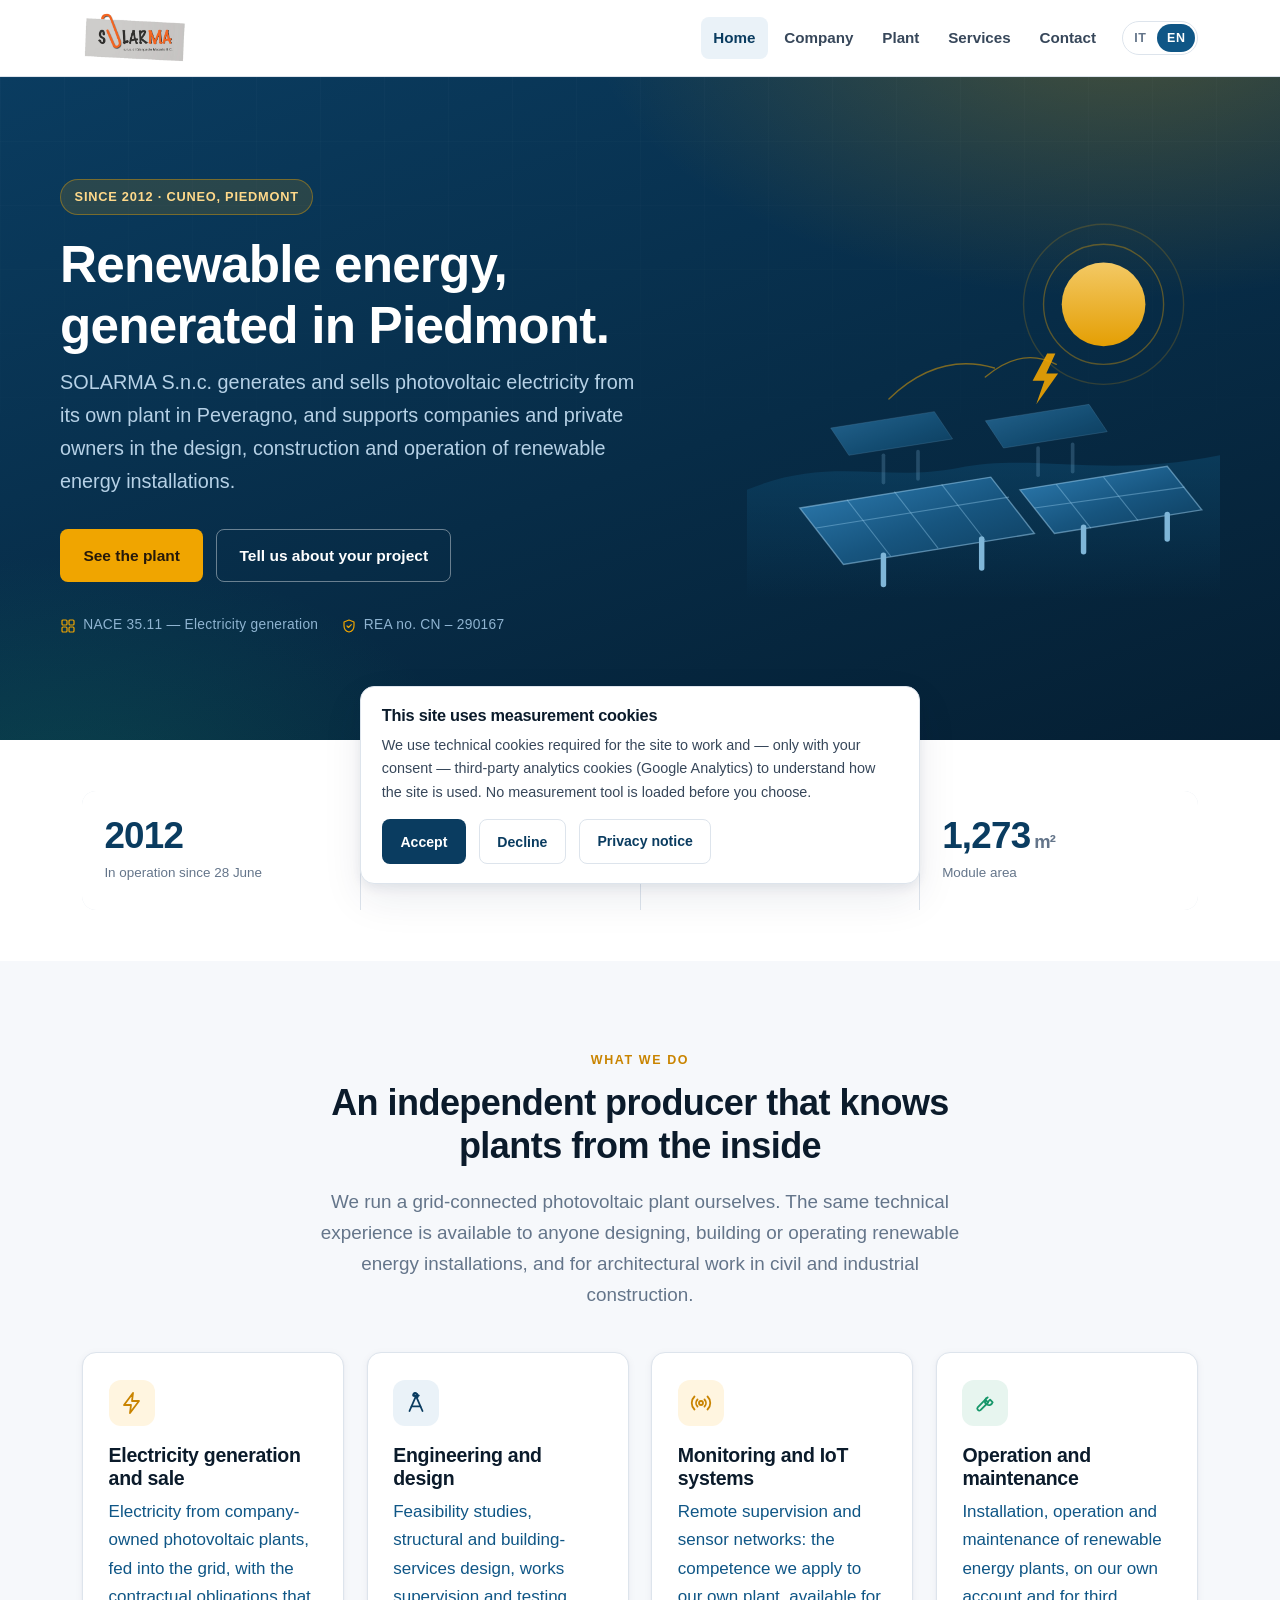
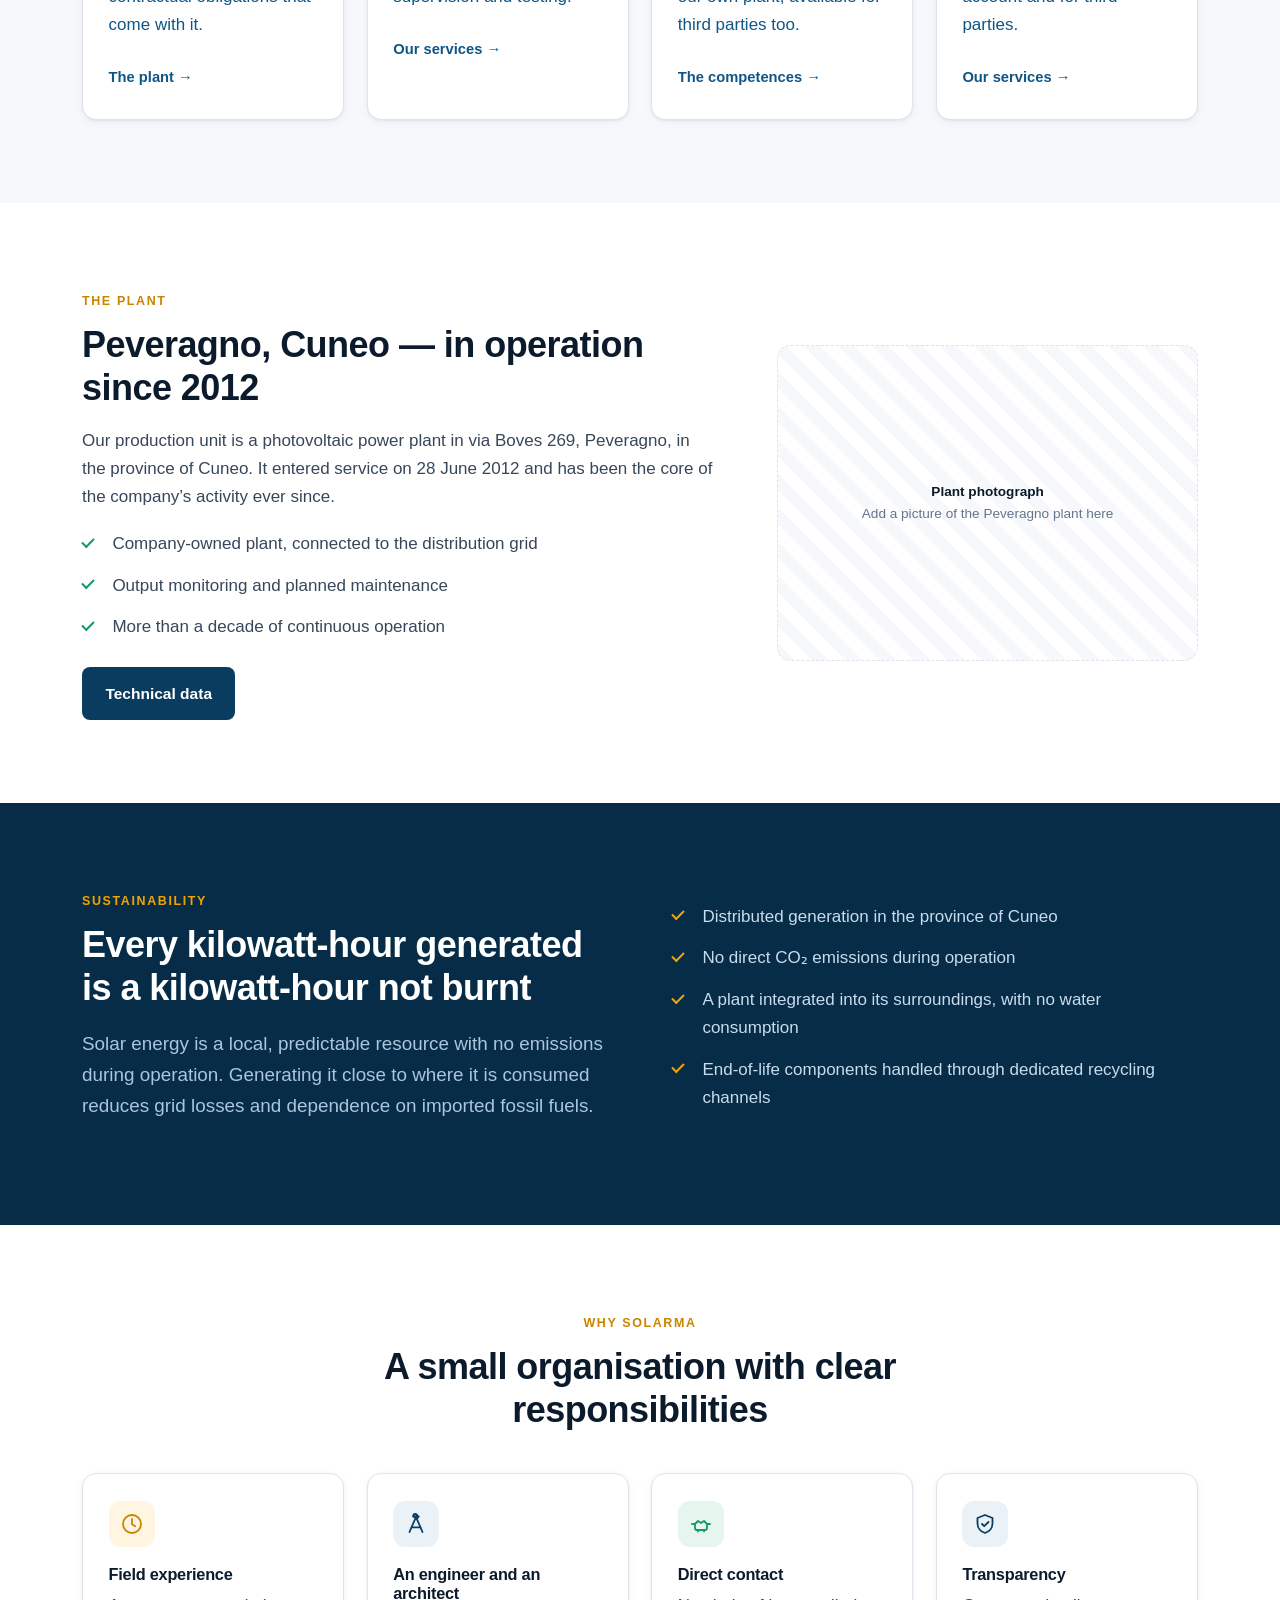
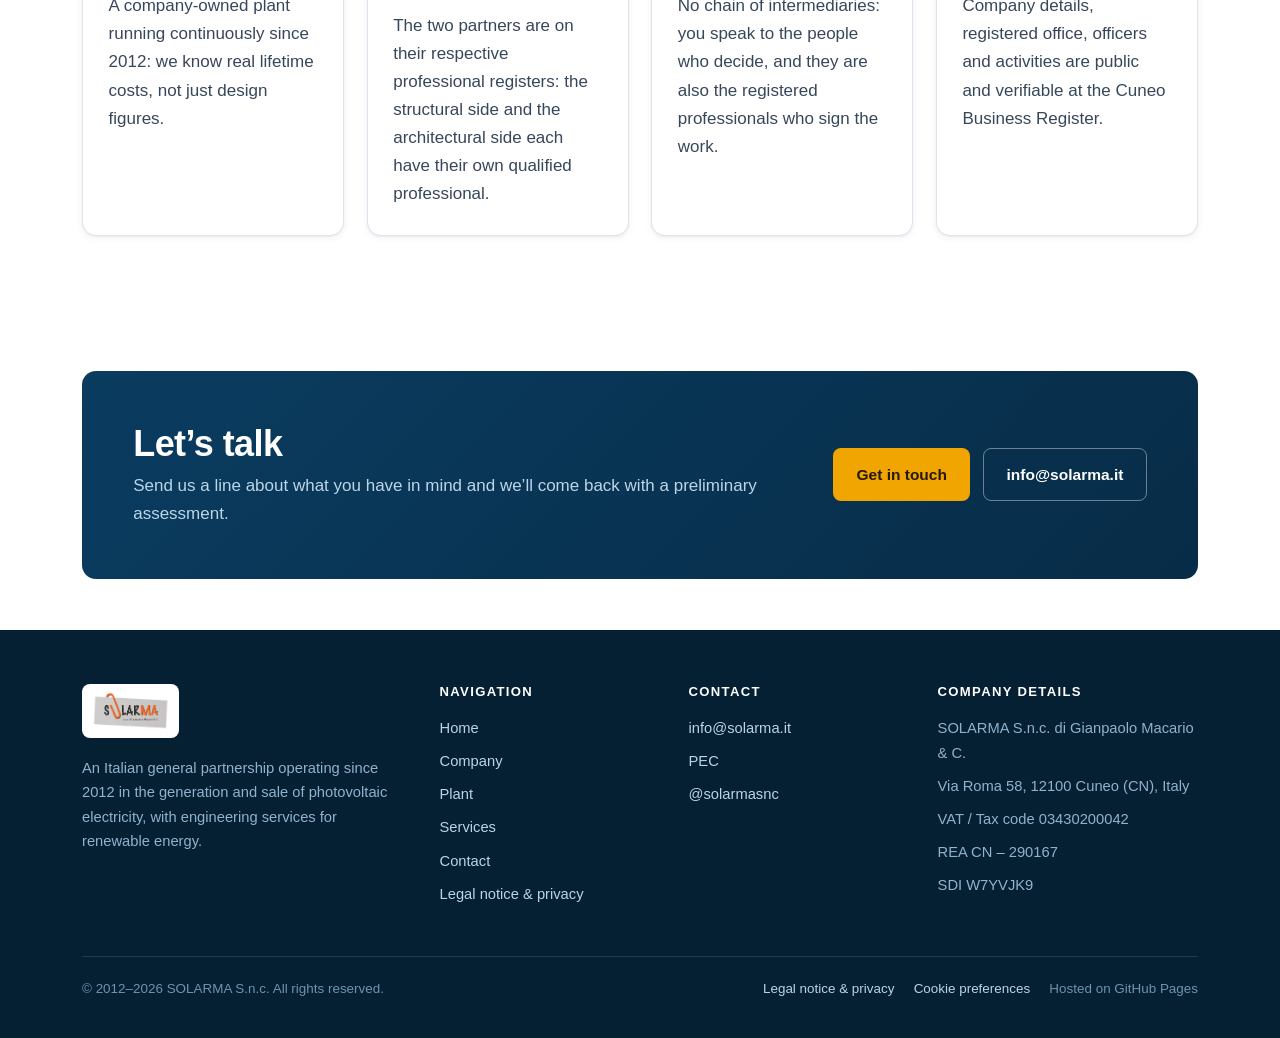
==== en/index.html @ 51766d0a "Lay the home page activities out as a single row of four Five cards in a three-column grid left a ho" ====
<!doctype html>
<html lang="en">
<head>
<meta charset="utf-8">
<meta name="viewport" content="width=device-width, initial-scale=1">
<title>SOLARMA S.n.c. &mdash; Photovoltaic electricity generation in Piedmont, Italy</title>
<meta name="description" content="SOLARMA S.n.c. di Gianpaolo Macario &amp; C.: generation and sale of photovoltaic electricity in Peveragno (Cuneo, Italy) and engineering services for renewable energy.">
<link rel="canonical" href="https://www.solarma.it/en/">
<link rel="alternate" hreflang="en" href="https://www.solarma.it/en/">
<link rel="alternate" hreflang="it" href="https://www.solarma.it/">
<link rel="alternate" hreflang="x-default" href="https://www.solarma.it/">
<meta name="author" content="SOLARMA S.n.c. di Gianpaolo Macario &amp; C.">
<meta name="robots" content="index, follow">

<meta property="og:type" content="website">
<meta property="og:site_name" content="SOLARMA S.n.c.">
<meta property="og:locale" content="en_GB">
<meta property="og:title" content="SOLARMA S.n.c. &mdash; Photovoltaic electricity generation in Piedmont, Italy">
<meta property="og:description" content="SOLARMA S.n.c. di Gianpaolo Macario &amp; C.: generation and sale of photovoltaic electricity in Peveragno (Cuneo, Italy) and engineering services for renewable energy.">
<meta property="og:url" content="https://www.solarma.it/en/">
<meta property="og:image" content="https://www.solarma.it/assets/img/og-image.png">
<meta property="og:image:width" content="1200">
<meta property="og:image:height" content="630">
<meta name="twitter:card" content="summary_large_image">
<meta name="twitter:site" content="@solarmasnc">

<meta name="theme-color" content="#072c47">
<link rel="icon" href="../assets/img/favicon.ico" sizes="any">
<link rel="icon" href="../assets/img/favicon-32.png" type="image/png" sizes="32x32">
<link rel="apple-touch-icon" href="../assets/img/apple-touch-icon.png">
<link rel="stylesheet" href="../assets/css/site.css">
</head>
<body>
<a class="skip-link" href="#main">Skip to main content</a>
<header class="site-header">
  <div class="wrap site-header__inner">
    <a class="brand" href="index.html" aria-label="SOLARMA S.n.c. &mdash; back to the home page">
      <img src="../assets/img/SOLARMA_logo.png" alt="SOLARMA S.n.c. di Gianpaolo Macario &amp; C."
           width="357" height="176">
    </a>
    <button class="nav-toggle" type="button" aria-expanded="false" aria-controls="primary-nav"
            aria-label="Open navigation menu"><span></span></button>
    <nav class="nav" id="primary-nav" aria-label="Main navigation">
        <a href="index.html" aria-current="page">Home</a>
        <a href="company.html">Company</a>
        <a href="plant.html">Plant</a>
        <a href="services.html">Services</a>
        <!-- Temporarily hidden: awaiting real project data. Remove the hidden attribute to restore. -->
        <a href="services.html#architecture" hidden>Architecture</a>
        <a href="contact.html">Contact</a>
      <span class="lang">
        <a href="../index.html" hreflang="it" lang="it">IT</a>
        <a href="#" aria-current="true" hreflang="en" lang="en">EN</a>
      </span>
    </nav>
  </div>
</header>
<main id="main">

<section class="hero">
  <div class="wrap hero__inner">
    <div>
      <span class="badge">Since 2012 &middot; Cuneo, Piedmont</span>
      <h1>Renewable energy,<br>generated in Piedmont.</h1>
      <p class="hero__lede">
        SOLARMA S.n.c. generates and sells photovoltaic electricity from its own plant in Peveragno,
        and supports companies and private owners in the design, construction and operation of
        renewable energy installations.
      </p>
      <div class="btn-row" style="margin-top:2rem">
        <a class="btn btn--primary" href="plant.html">See the plant</a>
        <a class="btn btn--ghost" href="contact.html">Tell us about your project</a>
      </div>
      <div class="hero__meta">
        <span><svg viewBox="0 0 24 24" fill="none" stroke="currentColor" stroke-width="1.8" stroke-linecap="round" stroke-linejoin="round" aria-hidden="true"><rect x="3" y="3" width="7.5" height="7.5" rx="1.5"/><rect x="13.5" y="3" width="7.5" height="7.5" rx="1.5"/><rect x="3" y="13.5" width="7.5" height="7.5" rx="1.5"/><rect x="13.5" y="13.5" width="7.5" height="7.5" rx="1.5"/></svg> NACE 35.11 &mdash; Electricity generation</span>
        <span><svg viewBox="0 0 24 24" fill="none" stroke="currentColor" stroke-width="1.8" stroke-linecap="round" stroke-linejoin="round" aria-hidden="true"><path d="M12 3 4.5 6v5.5c0 4.4 3.1 8.2 7.5 9.5 4.4-1.3 7.5-5.1 7.5-9.5V6L12 3Z"/><path d="m9 12 2.2 2.2L15.5 10"/></svg> REA no. CN&nbsp;&ndash;&nbsp;290167</span>
      </div>
    </div>
    <div class="hero__art">
      <img src="../assets/img/hero-array.svg" alt="" width="520" height="420" loading="eager">
    </div>
  </div>
</section>

<section class="section section--tight">
  <div class="wrap">
    <div class="stats">
      <div class="stat">
        <div class="stat__value">2012</div>
        <div class="stat__label">In operation since 28 June</div>
      </div>
      <div class="stat">
        <div class="stat__value">192<small>kWp</small></div>
        <div class="stat__label">Installed nominal capacity</div>
      </div>
      <div class="stat">
        <div class="stat__value">784</div>
        <div class="stat__label">Roof-mounted PV modules</div>
      </div>
      <div class="stat">
        <div class="stat__value">1,273<small>m&sup2;</small></div>
        <div class="stat__label">Module area</div>
      </div>
    </div>
  </div>
</section>

<section class="section section--alt">
  <div class="wrap">
    <div class="section-head section-head--center">
      <span class="eyebrow">What we do</span>
      <h2>An independent producer that knows plants from the inside</h2>
      <p class="lede" style="margin-inline:auto">
        We run a grid-connected photovoltaic plant ourselves. The same technical experience is
        available to anyone designing, building or operating renewable energy installations, and for
        architectural work in civil and industrial construction.
      </p>
    </div>
    <div class="grid grid--4">
      <a class="card card--link" href="plant.html">
        <div class="card__icon card__icon--solar"><svg viewBox="0 0 24 24" fill="none" stroke="currentColor" stroke-width="1.8" stroke-linecap="round" stroke-linejoin="round" aria-hidden="true"><path d="M13 2 4 14h7l-1 8 9-12h-7l1-8Z"/></svg></div>
        <h3>Electricity generation and sale</h3>
        <p>Electricity from company-owned photovoltaic plants, fed into the grid, with the
           contractual obligations that come with it.</p>
        <span class="card__more">The plant &rarr;</span>
      </a>
      <a class="card card--link" href="services.html#design">
        <div class="card__icon"><svg viewBox="0 0 24 24" fill="none" stroke="currentColor" stroke-width="1.8" stroke-linecap="round" stroke-linejoin="round" aria-hidden="true"><path d="M9.2 4.6a2.4 2.4 0 1 1 3.6 2.2L18.5 20M14.8 4.6a2.4 2.4 0 0 0-3.6 2.2L5.5 20"/><circle cx="11" cy="3.4" r="1.6"/><path d="M7.6 15.4h8.8"/></svg></div>
        <h3>Engineering and design</h3>
        <p>Feasibility studies, structural and building-services design, works supervision and
           testing.</p>
        <span class="card__more">Our services &rarr;</span>
      </a>
      <!-- Temporarily hidden along with the menu entry: awaiting real projects. -->
      <a class="card card--link" href="services.html#architecture" hidden>
        <div class="card__icon"><svg viewBox="0 0 24 24" fill="none" stroke="currentColor" stroke-width="1.8" stroke-linecap="round" stroke-linejoin="round" aria-hidden="true"><path d="M3 21V6.8L12 3l9 3.8V21"/><path d="M2 21h20"/><path d="M9.6 21v-5.6h4.8V21"/><circle cx="8.4" cy="10.6" r="1"/><circle cx="15.6" cy="10.6" r="1"/></svg></div>
        <h3>Architecture</h3>
        <p>New buildings, refurbishment and renovation of existing ones, from design through to
           supervision of the works.</p>
        <span class="card__more">The projects &rarr;</span>
      </a>
      <a class="card card--link" href="services.html#design">
        <div class="card__icon card__icon--solar"><svg viewBox="0 0 24 24" fill="none" stroke="currentColor" stroke-width="1.8" stroke-linecap="round" stroke-linejoin="round" aria-hidden="true"><circle cx="12" cy="12" r="2"/><path d="M8.5 8.5a5 5 0 0 0 0 7M15.5 8.5a5 5 0 0 1 0 7M5.5 5.5a9 9 0 0 0 0 13M18.5 5.5a9 9 0 0 1 0 13"/></svg></div>
        <h3>Monitoring and IoT systems</h3>
        <p>Remote supervision and sensor networks: the competence we apply to our own plant,
           available for third parties too.</p>
        <span class="card__more">The competences &rarr;</span>
      </a>
      <a class="card card--link" href="services.html#operation">
        <div class="card__icon card__icon--leaf"><svg viewBox="0 0 24 24" fill="none" stroke="currentColor" stroke-width="1.8" stroke-linecap="round" stroke-linejoin="round" aria-hidden="true"><path d="M14.7 6.3a4 4 0 1 0 5 5l-2.6-2.6-2.4 2.4L12.3 8.7l2.4-2.4Z"/><path d="m12.3 8.7-7.6 7.6a2 2 0 0 0 2.8 2.8l7.6-7.6"/></svg></div>
        <h3>Operation and maintenance</h3>
        <p>Installation, operation and maintenance of renewable energy plants, on our own account
           and for third parties.</p>
        <span class="card__more">Our services &rarr;</span>
      </a>
    </div>
  </div>
</section>

<section class="section">
  <div class="wrap split split--wide-left">
    <div>
      <span class="eyebrow">The plant</span>
      <h2>Peveragno, Cuneo &mdash; in operation since 2012</h2>
      <p>
        Our production unit is a photovoltaic power plant in via Boves 269, Peveragno, in the province
        of Cuneo. It entered service on 28 June 2012 and has been the core of the company&rsquo;s
        activity ever since.
      </p>
      <ul class="checklist">
        <li>Company-owned plant, connected to the distribution grid</li>
        <li>Output monitoring and planned maintenance</li>
        <li>More than a decade of continuous operation</li>
      </ul>
      <div class="btn-row" style="margin-top:1.6rem">
        <a class="btn btn--dark" href="plant.html">Technical data</a>
      </div>
    </div>
    <div>
      <!-- TODO SOLARMA: replace with a real photograph of the plant (about 1200x900 px). -->
      <div class="media-placeholder">
        <div>
          <strong style="display:block;color:var(--ink)">Plant photograph</strong>
          Add a picture of the Peveragno plant here
        </div>
      </div>
    </div>
  </div>
</section>

<section class="section section--deep">
  <div class="wrap split">
    <div>
      <span class="eyebrow">Sustainability</span>
      <h2>Every kilowatt-hour generated is a kilowatt-hour not burnt</h2>
      <p class="lede">
        Solar energy is a local, predictable resource with no emissions during operation. Generating
        it close to where it is consumed reduces grid losses and dependence on imported fossil fuels.
      </p>
    </div>
    <div>
      <ul class="checklist">
        <li>Distributed generation in the province of Cuneo</li>
        <li>No direct CO&#8322; emissions during operation</li>
        <li>A plant integrated into its surroundings, with no water consumption</li>
        <li>End-of-life components handled through dedicated recycling channels</li>
      </ul>
    </div>
  </div>
</section>

<section class="section">
  <div class="wrap">
    <div class="section-head section-head--center">
      <span class="eyebrow">Why SOLARMA</span>
      <h2>A small organisation with clear responsibilities</h2>
    </div>
    <div class="grid grid--4">
      <div class="card">
        <div class="card__icon card__icon--solar"><svg viewBox="0 0 24 24" fill="none" stroke="currentColor" stroke-width="1.8" stroke-linecap="round" stroke-linejoin="round" aria-hidden="true"><circle cx="12" cy="12" r="9"/><path d="M12 7v5.2l3.2 2"/></svg></div>
        <h4>Field experience</h4>
        <p>A company-owned plant running continuously since 2012: we know real lifetime costs,
           not just design figures.</p>
      </div>
      <div class="card">
        <div class="card__icon"><svg viewBox="0 0 24 24" fill="none" stroke="currentColor" stroke-width="1.8" stroke-linecap="round" stroke-linejoin="round" aria-hidden="true"><path d="M9.2 4.6a2.4 2.4 0 1 1 3.6 2.2L18.5 20M14.8 4.6a2.4 2.4 0 0 0-3.6 2.2L5.5 20"/><circle cx="11" cy="3.4" r="1.6"/><path d="M7.6 15.4h8.8"/></svg></div>
        <h4>An engineer and an architect</h4>
        <p>The two partners are on their respective professional registers: the structural side and
           the architectural side each have their own qualified professional.</p>
      </div>
      <div class="card">
        <div class="card__icon card__icon--leaf"><svg viewBox="0 0 24 24" fill="none" stroke="currentColor" stroke-width="1.8" stroke-linecap="round" stroke-linejoin="round" aria-hidden="true"><path d="M3 12h3l3-3 3 2 3-2 3 3h3"/><path d="M6 12v4a2 2 0 0 0 2 2h8a2 2 0 0 0 2-2v-4"/><path d="M9 18v1.5M15 18v1.5"/></svg></div>
        <h4>Direct contact</h4>
        <p>No chain of intermediaries: you speak to the people who decide, and they are also the
           registered professionals who sign the work.</p>
      </div>
      <div class="card">
        <div class="card__icon"><svg viewBox="0 0 24 24" fill="none" stroke="currentColor" stroke-width="1.8" stroke-linecap="round" stroke-linejoin="round" aria-hidden="true"><path d="M12 3 4.5 6v5.5c0 4.4 3.1 8.2 7.5 9.5 4.4-1.3 7.5-5.1 7.5-9.5V6L12 3Z"/><path d="m9 12 2.2 2.2L15.5 10"/></svg></div>
        <h4>Transparency</h4>
        <p>Company details, registered office, officers and activities are public and verifiable at
           the Cuneo Business Register.</p>
      </div>
    </div>
  </div>
</section>

<section class="section section--tight">
  <div class="wrap">
    <div class="cta-band">
      <div>
        <h2>Let&rsquo;s talk</h2>
        <p>Send us a line about what you have in mind and we&rsquo;ll come back with a preliminary assessment.</p>
      </div>
      <div class="btn-row">
        <a class="btn btn--primary" href="contact.html">Get in touch</a>
        <a class="btn btn--ghost" href="mailto:info@solarma.it">info@solarma.it</a>
      </div>
    </div>
  </div>
</section>

</main>
<footer class="site-footer">
  <div class="wrap">
    <div class="footer-grid">
      <div class="footer-brand">
        <img src="../assets/img/SOLARMA_logo.png" alt="SOLARMA S.n.c. di Gianpaolo Macario &amp; C."
             width="357" height="176">
        <p>An Italian general partnership operating since 2012 in the generation and sale of photovoltaic electricity, with engineering services for renewable energy.</p>
      </div>
      <div>
        <h4>Navigation</h4>
        <ul class="footer-list">
          <li><a href="index.html">Home</a></li>
          <li><a href="company.html">Company</a></li>
          <li><a href="plant.html">Plant</a></li>
          <li><a href="services.html">Services</a></li>
          <li hidden><a href="services.html#architecture">Architecture</a></li>
          <li><a href="contact.html">Contact</a></li>
          <li><a href="legal.html">Legal notice &amp; privacy</a></li>
        </ul>
      </div>
      <div>
        <h4>Contact</h4>
        <ul class="footer-list">
          <li><a href="mailto:info@solarma.it">info@solarma.it</a></li>
          <li><a href="mailto:gianpaolo.macario@ingpec.eu">PEC</a></li>
          <li><a href="https://twitter.com/solarmasnc/" rel="me noopener">@solarmasnc</a></li>
        </ul>
      </div>
      <div>
        <h4>Company details</h4>
        <ul class="footer-list">
          <li>SOLARMA S.n.c. di Gianpaolo Macario &amp; C.</li>
          <li>Via Roma 58, 12100 Cuneo (CN), Italy</li>
          <li>VAT / Tax code 03430200042</li>
          <li>REA CN&nbsp;&ndash;&nbsp;290167</li>
          <li>SDI W7YVJK9</li>
        </ul>
      </div>
    </div>
    <div class="footer-legal">
      <span>&copy; 2012&ndash;2026 SOLARMA S.n.c. All rights reserved.</span>
      <ul>
        <li><a href="legal.html">Legal notice &amp; privacy</a></li>
        <li><a href="#" data-consent-reset>Cookie preferences</a></li>
        <li>Hosted on GitHub Pages</li>
      </ul>
    </div>
  </div>
</footer>

<div class="cookie-bar" id="cookie-bar" role="dialog" aria-live="polite"
     aria-label="This site uses measurement cookies" hidden>
  <h4 style="margin-bottom:.5rem">This site uses measurement cookies</h4>
  <p>We use technical cookies required for the site to work and — only with your consent — third-party analytics cookies (Google Analytics) to understand how the site is used. No measurement tool is loaded before you choose.</p>
  <div class="btn-row">
    <button class="btn btn--dark" type="button" data-consent="accept">Accept</button>
    <button class="btn btn--outline" type="button" data-consent="reject">Decline</button>
    <a class="btn btn--outline" href="legal.html#cookie">Privacy notice</a>
  </div>
</div>

<script src="../assets/js/site.js" defer></script>
</body>
</html>
---- assets/css/site.css ----
/* ==========================================================================
   SOLARMA S.N.C. — corporate stylesheet
   Self-contained: no external fonts, CDNs or trackers (GDPR-friendly).
   ========================================================================== */

/* ---------- Design tokens ---------- */
:root {
  /* Brand */
  --ink:        #0b1b2b;
  --ink-soft:   #37475a;
  --ink-mute:   #64758a;
  --line:       #dde4ec;
  --line-soft:  #edf1f6;

  --brand:      #0f5686;
  --brand-dark: #0a3c60;
  --brand-deep: #072c47;
  --brand-tint: #eaf2f8;

  --solar:      #f0a500;
  --solar-dark: #c98400;
  --solar-tint: #fff5e0;

  --leaf:       #17976a;
  --leaf-tint:  #e7f5ef;

  --bg:         #ffffff;
  --bg-alt:     #f6f8fb;
  --bg-deep:    #072c47;

  /* Typography */
  --font: -apple-system, BlinkMacSystemFont, "Segoe UI", Roboto, "Helvetica Neue",
          Arial, "Noto Sans", sans-serif;
  --font-alt: ui-serif, Georgia, Cambria, "Times New Roman", serif;

  /* Spacing / shape */
  --wrap: 1160px;
  --wrap-narrow: 780px;
  --radius: 14px;
  --radius-sm: 8px;
  --shadow-sm: 0 1px 2px rgba(7, 44, 71, .06), 0 2px 8px rgba(7, 44, 71, .05);
  --shadow-md: 0 4px 12px rgba(7, 44, 71, .08), 0 16px 40px rgba(7, 44, 71, .08);
  --header-h: 76px;
}

/* ---------- Reset ---------- */
*, *::before, *::after { box-sizing: border-box; }
html { -webkit-text-size-adjust: 100%; scroll-behavior: smooth; scroll-padding-top: calc(var(--header-h) + 16px); }
@media (prefers-reduced-motion: reduce) {
  html { scroll-behavior: auto; }
  *, *::before, *::after { animation-duration: .001ms !important; transition-duration: .001ms !important; }
}
body {
  margin: 0;
  font-family: var(--font);
  font-size: 17px;
  line-height: 1.65;
  color: var(--ink-soft);
  background: var(--bg);
  -webkit-font-smoothing: antialiased;
}
img, svg { max-width: 100%; height: auto; display: block; }
a { color: var(--brand); text-decoration-thickness: 1px; text-underline-offset: 2px; }
a:hover { color: var(--brand-dark); }
h1, h2, h3, h4 { color: var(--ink); line-height: 1.2; margin: 0 0 .5em; font-weight: 700; letter-spacing: -.015em; }
h1 { font-size: clamp(2.1rem, 1.5rem + 2.4vw, 3.2rem); }
h2 { font-size: clamp(1.6rem, 1.25rem + 1.4vw, 2.25rem); }
h3 { font-size: 1.22rem; }
h4 { font-size: 1.02rem; }
p  { margin: 0 0 1.1em; }
ul, ol { margin: 0 0 1.1em; padding-left: 1.25em; }
li { margin-bottom: .4em; }
hr { border: 0; border-top: 1px solid var(--line); margin: 2.5rem 0; }
:focus-visible { outline: 3px solid var(--solar); outline-offset: 2px; border-radius: 3px; }

/* ---------- Layout helpers ---------- */
.wrap { width: 100%; max-width: var(--wrap); margin-inline: auto; padding-inline: 22px; }
.wrap--narrow { max-width: var(--wrap-narrow); }
.section { padding: clamp(3.2rem, 2rem + 4vw, 5.5rem) 0; }
.section--alt { background: var(--bg-alt); }
.section--tint { background: var(--brand-tint); }
.section--deep { background: var(--bg-deep); color: #c8dced; }
.section--deep h2, .section--deep h3 { color: #fff; }
.section--tight { padding-block: clamp(2.2rem, 1.6rem + 2vw, 3.2rem); }

.skip-link {
  position: absolute; left: -9999px; top: 0; z-index: 999;
  background: var(--ink); color: #fff; padding: .7rem 1.1rem; border-radius: 0 0 var(--radius-sm) 0;
}
.skip-link:focus { left: 0; color: #fff; }

/* ---------- Section headings ---------- */
.eyebrow {
  display: inline-block; font-size: .78rem; font-weight: 700; letter-spacing: .13em;
  text-transform: uppercase; color: var(--solar-dark); margin-bottom: .7rem;
}
.section--deep .eyebrow { color: var(--solar); }
.lede { font-size: clamp(1.02rem, .98rem + .3vw, 1.18rem); color: var(--ink-mute); max-width: 62ch; }
.section--deep .lede { color: #a9c6dc; }
.section-head { max-width: 68ch; margin-bottom: 2.6rem; }
.section-head--center { margin-inline: auto; text-align: center; }

/* ---------- Header / navigation ---------- */
.site-header {
  position: sticky; top: 0; z-index: 100;
  background: rgba(255, 255, 255, .94);
  backdrop-filter: saturate(150%) blur(10px);
  border-bottom: 1px solid var(--line);
}
.site-header__inner {
  min-height: var(--header-h);
  display: flex; align-items: center; gap: 1.2rem;
}
.brand { display: flex; align-items: center; text-decoration: none; margin-right: auto; }
.brand img { height: 52px; width: auto; }
@media (max-width: 420px) { .brand img { height: 38px; } }

.nav { display: flex; align-items: center; gap: .2rem; }
.nav a {
  display: block; padding: .55rem .8rem; border-radius: var(--radius-sm);
  font-size: .95rem; font-weight: 600; color: var(--ink-soft); text-decoration: none;
}
.nav a:hover { background: var(--bg-alt); color: var(--brand-dark); }
.nav a[aria-current="page"] { color: var(--brand-dark); background: var(--brand-tint); }

.lang {
  display: flex; align-items: center; gap: .1rem; margin-left: .6rem;
  border: 1px solid var(--line); border-radius: 999px; padding: 2px;
}
.lang a {
  padding: .25rem .6rem; border-radius: 999px; font-size: .78rem; font-weight: 700;
  letter-spacing: .04em; color: var(--ink-mute); text-decoration: none;
}
.lang a[aria-current] { background: var(--brand); color: #fff; }
.lang a:not([aria-current]):hover { background: var(--bg-alt); color: var(--ink); }

.nav-toggle {
  display: none; background: none; border: 1px solid var(--line); border-radius: var(--radius-sm);
  width: 44px; height: 40px; cursor: pointer; align-items: center; justify-content: center;
}
.nav-toggle span { display: block; width: 20px; height: 2px; background: var(--ink); position: relative; }
.nav-toggle span::before, .nav-toggle span::after {
  content: ""; position: absolute; left: 0; width: 20px; height: 2px; background: var(--ink);
}
.nav-toggle span::before { top: -6px; }
.nav-toggle span::after  { top: 6px; }

@media (max-width: 900px) {
  .nav-toggle { display: inline-flex; }
  .nav {
    position: fixed; inset: var(--header-h) 0 auto 0; flex-direction: column; align-items: stretch;
    background: #fff; border-bottom: 1px solid var(--line); padding: .6rem 22px 1.1rem;
    box-shadow: var(--shadow-md); gap: .1rem;
  }
  .nav[hidden] { display: none; }
  .nav a { padding: .8rem .6rem; font-size: 1.02rem; }
  .lang { margin: .6rem 0 0; align-self: flex-start; }
}

/* ---------- Buttons ---------- */
.btn {
  display: inline-flex; align-items: center; justify-content: center; gap: .5rem;
  padding: .8rem 1.4rem; border-radius: var(--radius-sm); border: 1px solid transparent;
  font-size: .97rem; font-weight: 700; text-decoration: none; cursor: pointer;
  transition: background-color .15s ease, color .15s ease, border-color .15s ease, transform .15s ease;
}
.btn:hover { transform: translateY(-1px); }
.btn--primary { background: var(--solar); color: #26190a; }
.btn--primary:hover { background: var(--solar-dark); color: #1a1105; }
.btn--dark { background: var(--brand-dark); color: #fff; }
.btn--dark:hover { background: var(--brand-deep); color: #fff; }
.btn--ghost { border-color: rgba(255,255,255,.4); color: #fff; }
.btn--ghost:hover { background: rgba(255,255,255,.12); color: #fff; }
.btn--outline { border-color: var(--line); color: var(--brand-dark); background: #fff; }
.btn--outline:hover { border-color: var(--brand); background: var(--brand-tint); }
.btn-row { display: flex; flex-wrap: wrap; gap: .8rem; }

/* ---------- Hero ---------- */
.hero {
  position: relative; overflow: hidden; color: #d7e6f2;
  background:
    radial-gradient(900px 480px at 88% -10%, rgba(240,165,0,.28), transparent 60%),
    radial-gradient(700px 420px at 5% 110%, rgba(23,151,106,.22), transparent 60%),
    linear-gradient(160deg, #0a3c60 0%, #072c47 55%, #051f33 100%);
}
.hero::after {
  content: ""; position: absolute; inset: 0; pointer-events: none; opacity: .5;
  background-image:
    linear-gradient(rgba(255,255,255,.05) 1px, transparent 1px),
    linear-gradient(90deg, rgba(255,255,255,.05) 1px, transparent 1px);
  background-size: 64px 64px;
  mask-image: linear-gradient(180deg, rgba(0,0,0,.7), transparent 70%);
  -webkit-mask-image: linear-gradient(180deg, rgba(0,0,0,.7), transparent 70%);
}
.hero__inner {
  position: relative; z-index: 1;
  display: grid; grid-template-columns: 1.15fr .85fr; gap: 3rem; align-items: center;
  padding: clamp(3.4rem, 2rem + 6vw, 6.4rem) 0;
}
.hero h1 { color: #fff; margin-bottom: .6rem; }
.hero__lede { font-size: clamp(1.05rem, 1rem + .4vw, 1.24rem); color: #b6d1e6; max-width: 54ch; }
.hero__meta {
  display: flex; flex-wrap: wrap; gap: .5rem 1.4rem; margin-top: 2rem;
  font-size: .86rem; color: #8fb4d1; letter-spacing: .02em;
}
.hero__meta span { display: inline-flex; align-items: center; gap: .45rem; }
.hero__meta svg { width: 16px; height: 16px; flex: 0 0 auto; color: var(--solar); }
.hero__art { display: flex; justify-content: center; }
@media (max-width: 900px) {
  .hero__inner { grid-template-columns: 1fr; gap: 2.2rem; }
  .hero__art { max-width: 380px; }
}

.badge {
  display: inline-flex; align-items: center; gap: .5rem; margin-bottom: 1.2rem;
  padding: .38rem .85rem; border-radius: 999px;
  background: rgba(240,165,0,.14); border: 1px solid rgba(240,165,0,.4);
  color: #ffd98a; font-size: .8rem; font-weight: 700; letter-spacing: .06em; text-transform: uppercase;
}

/* ---------- Page header (inner pages) ---------- */
.page-head {
  background: linear-gradient(160deg, #0a3c60 0%, #072c47 100%);
  color: #b6d1e6; padding: clamp(2.6rem, 2rem + 3vw, 4.2rem) 0;
}
.page-head h1 { color: #fff; margin-bottom: .4rem; }
.page-head p { color: #a9c6dc; max-width: 64ch; margin-bottom: 0; }
.breadcrumb { font-size: .82rem; color: #7ba6c7; margin-bottom: 1rem; }
.breadcrumb a { color: #9dc3de; text-decoration: none; }
.breadcrumb a:hover { color: #fff; text-decoration: underline; }

/* ---------- Stats ---------- */
.stats { display: grid; grid-template-columns: repeat(4, 1fr); gap: 1px; background: var(--line); border-radius: var(--radius); overflow: hidden; }
.stat { background: #fff; padding: 1.6rem 1.4rem; }
.section--alt .stat { background: #fff; }
.stat__value { font-size: clamp(1.7rem, 1.3rem + 1.4vw, 2.3rem); font-weight: 800; color: var(--brand-dark); line-height: 1.1; letter-spacing: -.02em; }
.stat__value small { font-size: .5em; font-weight: 700; color: var(--ink-mute); margin-left: .2em; }
.stat__label { font-size: .84rem; color: var(--ink-mute); margin-top: .35rem; }
@media (max-width: 820px) { .stats { grid-template-columns: repeat(2, 1fr); } }

/* ---------- Cards ---------- */
.grid { display: grid; gap: 1.4rem; }
.grid--2 { grid-template-columns: repeat(2, 1fr); }
.grid--3 { grid-template-columns: repeat(3, 1fr); }
.grid--4 { grid-template-columns: repeat(4, 1fr); }
@media (max-width: 980px) { .grid--3, .grid--4 { grid-template-columns: repeat(2, 1fr); } }
@media (max-width: 680px) { .grid--2, .grid--3, .grid--4 { grid-template-columns: 1fr; } }
.grid--5 { grid-template-columns: repeat(5, 1fr); }
@media (max-width: 1080px) { .grid--5 { grid-template-columns: repeat(3, 1fr); } }
@media (max-width: 680px)  { .grid--5 { grid-template-columns: 1fr; } }

.card {
  background: #fff; border: 1px solid var(--line); border-radius: var(--radius);
  padding: 1.7rem 1.6rem; box-shadow: var(--shadow-sm);
}
.card { display: flex; flex-direction: column; }
.card h3 { margin-bottom: .5rem; }
.card__more { margin-top: auto; padding-top: .5rem; }
.card p:last-child { margin-bottom: 0; }
.card--link { text-decoration: none; display: block; transition: border-color .15s, box-shadow .15s, transform .15s; }
.card--link:hover { border-color: var(--brand); box-shadow: var(--shadow-md); transform: translateY(-2px); }
.card__icon {
  width: 46px; height: 46px; border-radius: 12px; display: grid; place-items: center;
  background: var(--brand-tint); color: var(--brand-dark); margin-bottom: 1.1rem;
}
.card__icon svg { width: 24px; height: 24px; }
.card__icon--solar { background: var(--solar-tint); color: var(--solar-dark); }
.card__icon--leaf  { background: var(--leaf-tint);  color: var(--leaf); }
.card__more { display: inline-flex; align-items: center; gap: .35rem; font-weight: 700; font-size: .92rem; color: var(--brand); }

/* ---------- Split feature ---------- */
.split { display: grid; grid-template-columns: 1fr 1fr; gap: clamp(2rem, 1rem + 4vw, 4rem); align-items: center; }
.split--wide-left { grid-template-columns: 1.2fr .8fr; }
@media (max-width: 900px) { .split, .split--wide-left { grid-template-columns: 1fr; } }

/* ---------- Feature list ---------- */
.checklist { list-style: none; padding: 0; margin: 0; }
.checklist li { position: relative; padding-left: 1.9rem; margin-bottom: .85rem; }
.checklist li::before {
  content: ""; position: absolute; left: 0; top: .45em; width: 12px; height: 7px;
  border-left: 2.5px solid var(--leaf); border-bottom: 2.5px solid var(--leaf);
  transform: rotate(-45deg);
}
.section--deep .checklist li::before { border-color: var(--solar); }

/* ---------- Data table ---------- */
.table-scroll { overflow-x: auto; -webkit-overflow-scrolling: touch; }
.data-table { width: 100%; border-collapse: collapse; font-size: .95rem; background: #fff; }
.data-table th, .data-table td { text-align: left; padding: .85rem 1rem; border-bottom: 1px solid var(--line); vertical-align: top; }
.data-table th { width: 38%; color: var(--ink); font-weight: 600; background: var(--bg-alt); white-space: nowrap; }
.data-table tr:last-child th, .data-table tr:last-child td { border-bottom: 0; }
.table-card { border: 1px solid var(--line); border-radius: var(--radius); overflow: hidden; box-shadow: var(--shadow-sm); }

/* ---------- Timeline ---------- */
.timeline { list-style: none; margin: 0; padding: 0 0 0 1.6rem; border-left: 2px solid var(--line); }
.timeline li { position: relative; padding: 0 0 1.7rem .4rem; margin: 0; }
.timeline li::before {
  content: ""; position: absolute; left: calc(-1.6rem - 7px); top: .45em;
  width: 12px; height: 12px; border-radius: 50%; background: var(--solar); border: 2px solid #fff;
  box-shadow: 0 0 0 2px var(--solar);
}
.timeline li:last-child { padding-bottom: 0; }
.timeline__date { display: block; font-size: .8rem; font-weight: 700; letter-spacing: .08em; text-transform: uppercase; color: var(--solar-dark); }
.timeline__title { font-weight: 700; color: var(--ink); }

/* ---------- People ---------- */
.person { display: flex; gap: 1rem; align-items: flex-start; }
.person__avatar {
  flex: 0 0 auto; width: 54px; height: 54px; border-radius: 50%; display: grid; place-items: center;
  background: var(--brand-tint); color: var(--brand-dark); font-weight: 800; font-size: 1.05rem; letter-spacing: .02em;
}
.person__role { font-size: .84rem; color: var(--ink-mute); text-transform: uppercase; letter-spacing: .07em; font-weight: 700; }

/* Professional registration details shown under a partner */
.credential {
  display: grid; grid-template-columns: auto 1fr; gap: .25rem .9rem;
  margin: 0 0 .7rem; padding: .8rem 1rem;
  background: var(--bg-alt); border-left: 3px solid var(--brand);
  border-radius: 0 var(--radius-sm) var(--radius-sm) 0;
  font-size: .86rem; line-height: 1.5;
}
.credential dt { color: var(--ink-mute); font-weight: 600; white-space: nowrap; }
.credential dd { margin: 0; color: var(--ink); }
.credential + p { margin-bottom: 0; font-size: .86rem; }
@media (max-width: 520px) {
  .credential { grid-template-columns: 1fr; gap: 0; }
  .credential dt { margin-top: .5rem; }
  .credential dt:first-child { margin-top: 0; }
}

/* ---------- Contact ---------- */
.contact-item { display: flex; gap: .9rem; align-items: flex-start; margin-bottom: 1.5rem; }
.contact-item:last-child { margin-bottom: 0; }
.contact-item__icon { flex: 0 0 auto; width: 38px; height: 38px; border-radius: 10px; display: grid; place-items: center; background: var(--brand-tint); color: var(--brand-dark); }
.contact-item__icon svg { width: 19px; height: 19px; }
.contact-item__label { font-size: .78rem; text-transform: uppercase; letter-spacing: .08em; font-weight: 700; color: var(--ink-mute); }
.contact-item__value { color: var(--ink); font-weight: 600; word-break: break-word; }
.contact-item__value a { text-decoration: none; }
.contact-item__value a:hover { text-decoration: underline; }

/* ---------- CTA band ---------- */
.cta-band {
  background: linear-gradient(135deg, var(--brand-dark), var(--brand-deep));
  border-radius: var(--radius); padding: clamp(2rem, 1.4rem + 2.4vw, 3.2rem);
  color: #bcd6e9; display: grid; grid-template-columns: 1fr auto; gap: 2rem; align-items: center;
}
.cta-band h2 { color: #fff; margin-bottom: .4rem; }
.cta-band p { margin-bottom: 0; }
@media (max-width: 780px) { .cta-band { grid-template-columns: 1fr; } }

/* ---------- Notes / callouts ---------- */
.note {
  border-left: 3px solid var(--solar); background: var(--solar-tint);
  padding: 1rem 1.2rem; border-radius: 0 var(--radius-sm) var(--radius-sm) 0; font-size: .95rem;
}
.note p:last-child { margin-bottom: 0; }
.note--info { border-left-color: var(--brand); background: var(--brand-tint); }

/* ---------- Placeholder media ---------- */
.media-placeholder {
  aspect-ratio: 4 / 3; border: 1px dashed var(--line); border-radius: var(--radius);
  background: repeating-linear-gradient(45deg, var(--bg-alt), var(--bg-alt) 12px, #fff 12px, #fff 24px);
  display: grid; place-items: center; text-align: center; padding: 1.2rem;
  color: var(--ink-mute); font-size: .85rem;
}

/* ---------- Photo gallery ---------- */
.gallery figure {
  display: flex; flex-direction: column; margin: 0; overflow: hidden; background: #fff;
  border: 1px solid var(--line); border-radius: var(--radius); box-shadow: var(--shadow-sm);
}
.gallery img {
  display: block; width: 100%; aspect-ratio: 4 / 3; object-fit: cover;
  background: var(--bg-alt);
}
.gallery figcaption {
  padding: .95rem 1.15rem; font-size: .88rem; line-height: 1.5; color: var(--ink-soft);
}

/* ---------- Project card ---------- */
.project {
  display: flex; flex-direction: column; overflow: hidden; background: #fff;
  border: 1px solid var(--line); border-radius: var(--radius); box-shadow: var(--shadow-sm);
}
.project .media-placeholder { border: 0; border-radius: 0; }
.project__body { padding: 1.3rem 1.4rem; }
.project__meta {
  display: block; font-size: .78rem; font-weight: 700; letter-spacing: .07em;
  text-transform: uppercase; color: var(--ink-mute);
}
.project__title { font-size: 1.08rem; margin: .35rem 0 .5rem; }
.project__body p:last-child { margin-bottom: 0; font-size: .93rem; }

/* ---------- Prose (legal pages) ---------- */
.prose h2 { margin-top: 2.6rem; padding-top: 1.6rem; border-top: 1px solid var(--line); }
.prose h2:first-child { margin-top: 0; padding-top: 0; border-top: 0; }
.prose h3 { margin-top: 1.8rem; }
.prose dl { margin: 0 0 1.2rem; }
.prose dt { font-weight: 700; color: var(--ink); margin-top: .8rem; }
.prose dd { margin: 0 0 .3rem; }

/* ---------- Footer ---------- */
.site-footer { background: #051f33; color: #90b3cc; font-size: .92rem; padding-top: 3.4rem; }
.site-footer h4 { color: #fff; font-size: .82rem; text-transform: uppercase; letter-spacing: .1em; margin-bottom: 1rem; }
.site-footer a { color: #b9d5e8; text-decoration: none; }
.site-footer a:hover { color: #fff; text-decoration: underline; }
.footer-grid { display: grid; grid-template-columns: 1.5fr 1fr 1fr 1.2fr; gap: 2rem; padding-bottom: 2.6rem; }
@media (max-width: 900px) { .footer-grid { grid-template-columns: 1fr 1fr; } }
@media (max-width: 560px) { .footer-grid { grid-template-columns: 1fr; } }
.footer-list { list-style: none; padding: 0; margin: 0; }
.footer-list li { margin-bottom: .55rem; }
.footer-brand img {
  height: 54px; width: auto; margin-bottom: 1.1rem;
  background: #fff; padding: 8px 10px; border-radius: var(--radius-sm);
}
.footer-brand p { margin-bottom: 0; }
.footer-legal {
  border-top: 1px solid rgba(255,255,255,.12); padding: 1.3rem 0 2rem;
  display: flex; flex-wrap: wrap; gap: .5rem 1.5rem; justify-content: space-between;
  font-size: .84rem; color: #6d94b0;
}
.footer-legal ul { display: flex; flex-wrap: wrap; gap: 1.2rem; list-style: none; margin: 0; padding: 0; }

/* ---------- Cookie banner ---------- */
.cookie-bar {
  position: fixed; left: 16px; right: 16px; bottom: 16px; z-index: 200;
  max-width: 560px; margin-inline: auto;
  background: #fff; border: 1px solid var(--line); border-radius: var(--radius);
  box-shadow: var(--shadow-md); padding: 1.2rem 1.3rem; font-size: .9rem;
}
.cookie-bar p { margin-bottom: .9rem; }
.cookie-bar .btn { padding: .6rem 1.1rem; font-size: .88rem; }

/* ---------- Utilities ---------- */
/* The hidden attribute only sets display:none at user-agent level, which any
   later display rule beats - .nav a is display:block and .grid is display:grid,
   so both would render an element marked hidden. This makes it stick. */
[hidden] { display: none !important; }

.mt-0 { margin-top: 0; } .mb-0 { margin-bottom: 0; }
.mt-2 { margin-top: 2rem; } .mb-2 { margin-bottom: 2rem; }
.text-center { text-align: center; }
.visually-hidden {
  position: absolute !important; width: 1px; height: 1px; overflow: hidden;
  clip: rect(0 0 0 0); clip-path: inset(50%); white-space: nowrap;
}
.tbd { color: var(--solar-dark); font-style: italic; }
.stat__value .tbd { font-size: .62em; font-style: normal; letter-spacing: .01em; }

@media print {
  .site-header, .site-footer, .cookie-bar, .btn-row, .hero__art { display: none !important; }
  body { color: #000; font-size: 12pt; }
  .hero, .page-head, .section--deep { background: none !important; color: #000 !important; }
  .hero h1, .page-head h1, .section--deep h2 { color: #000 !important; }
}
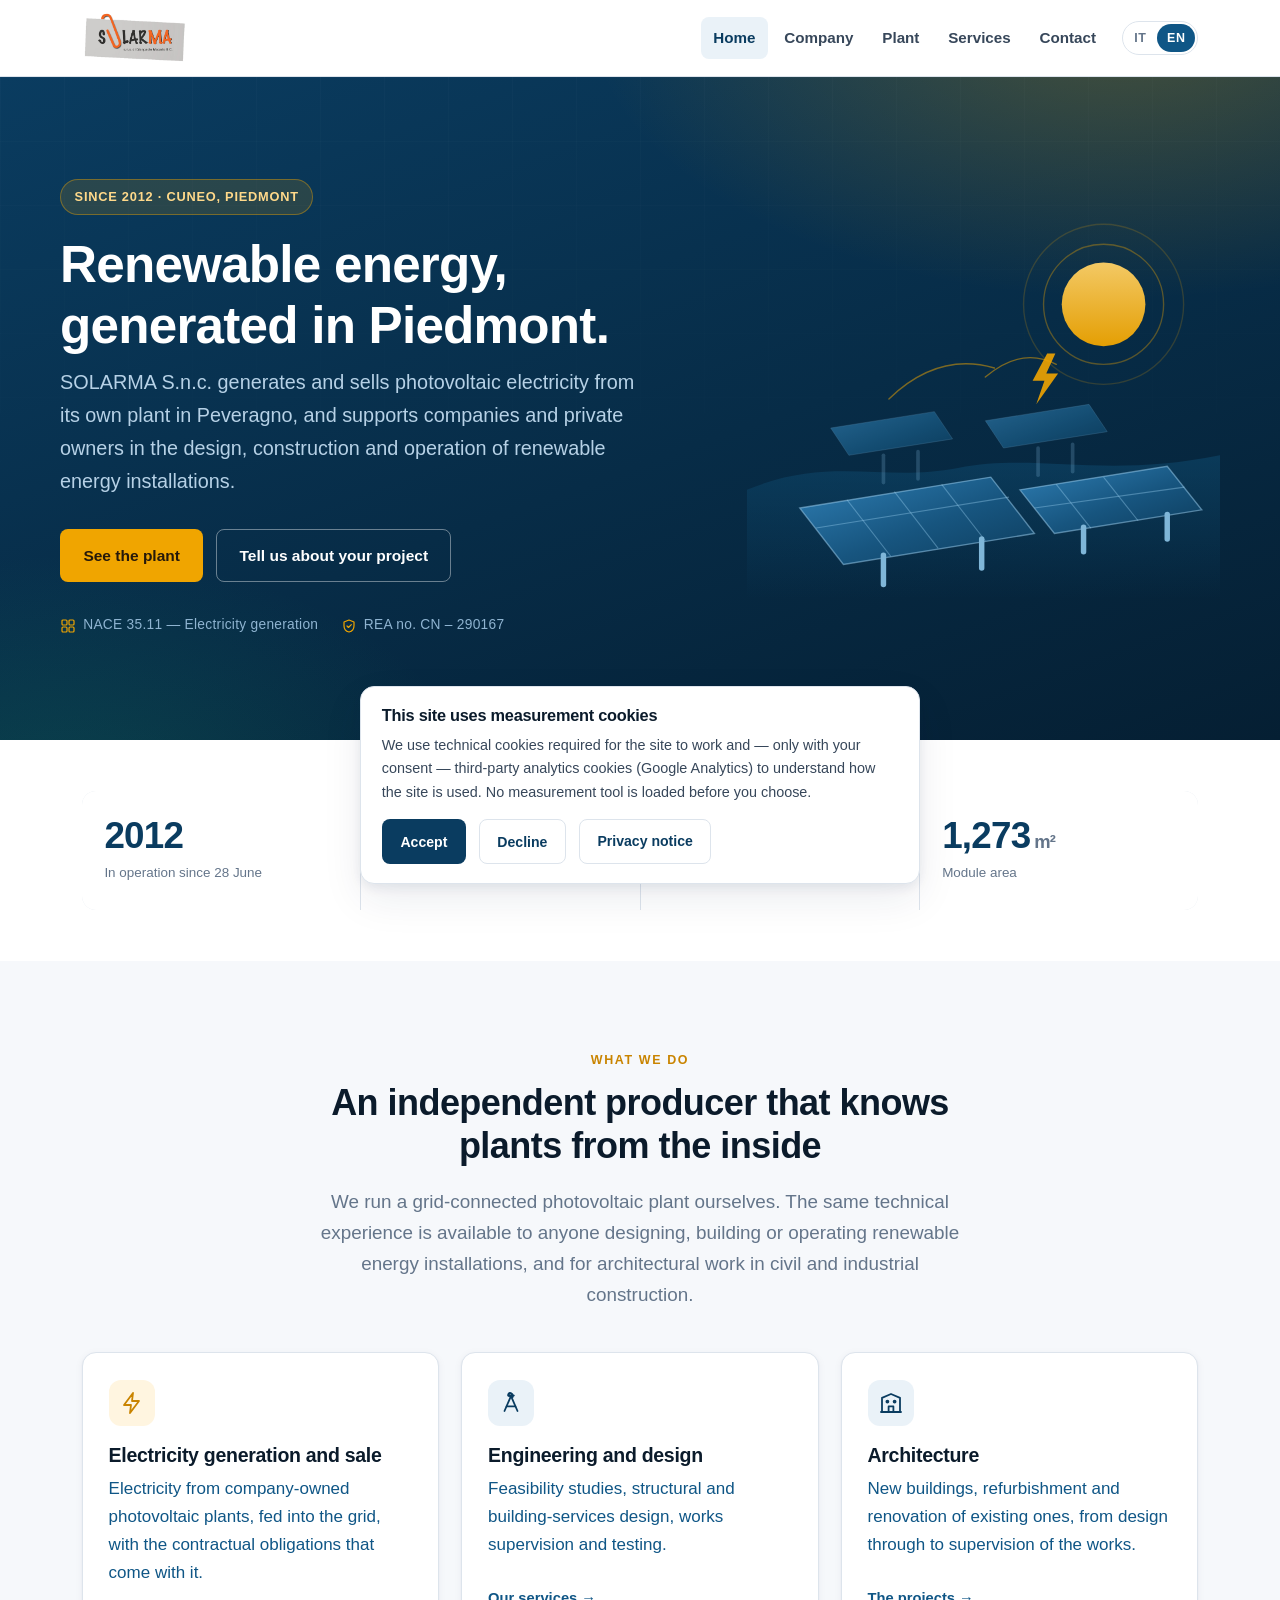
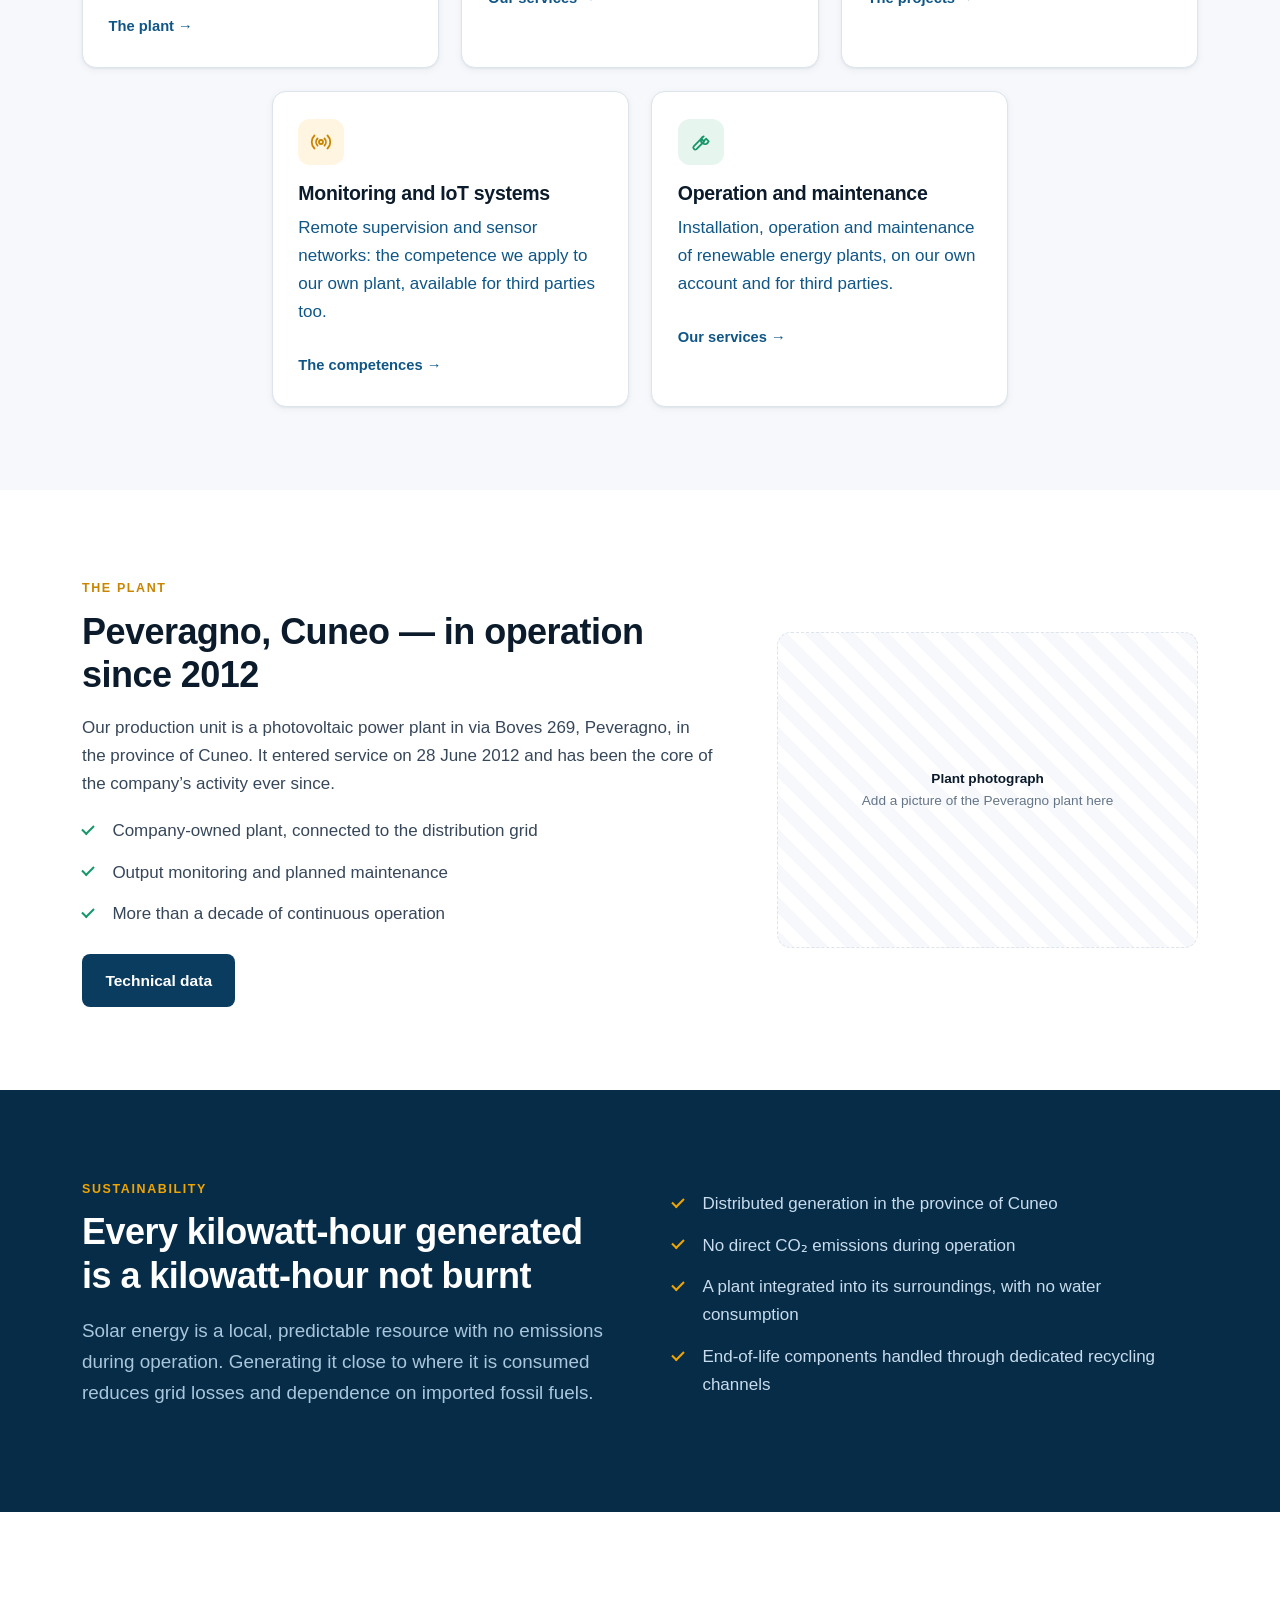
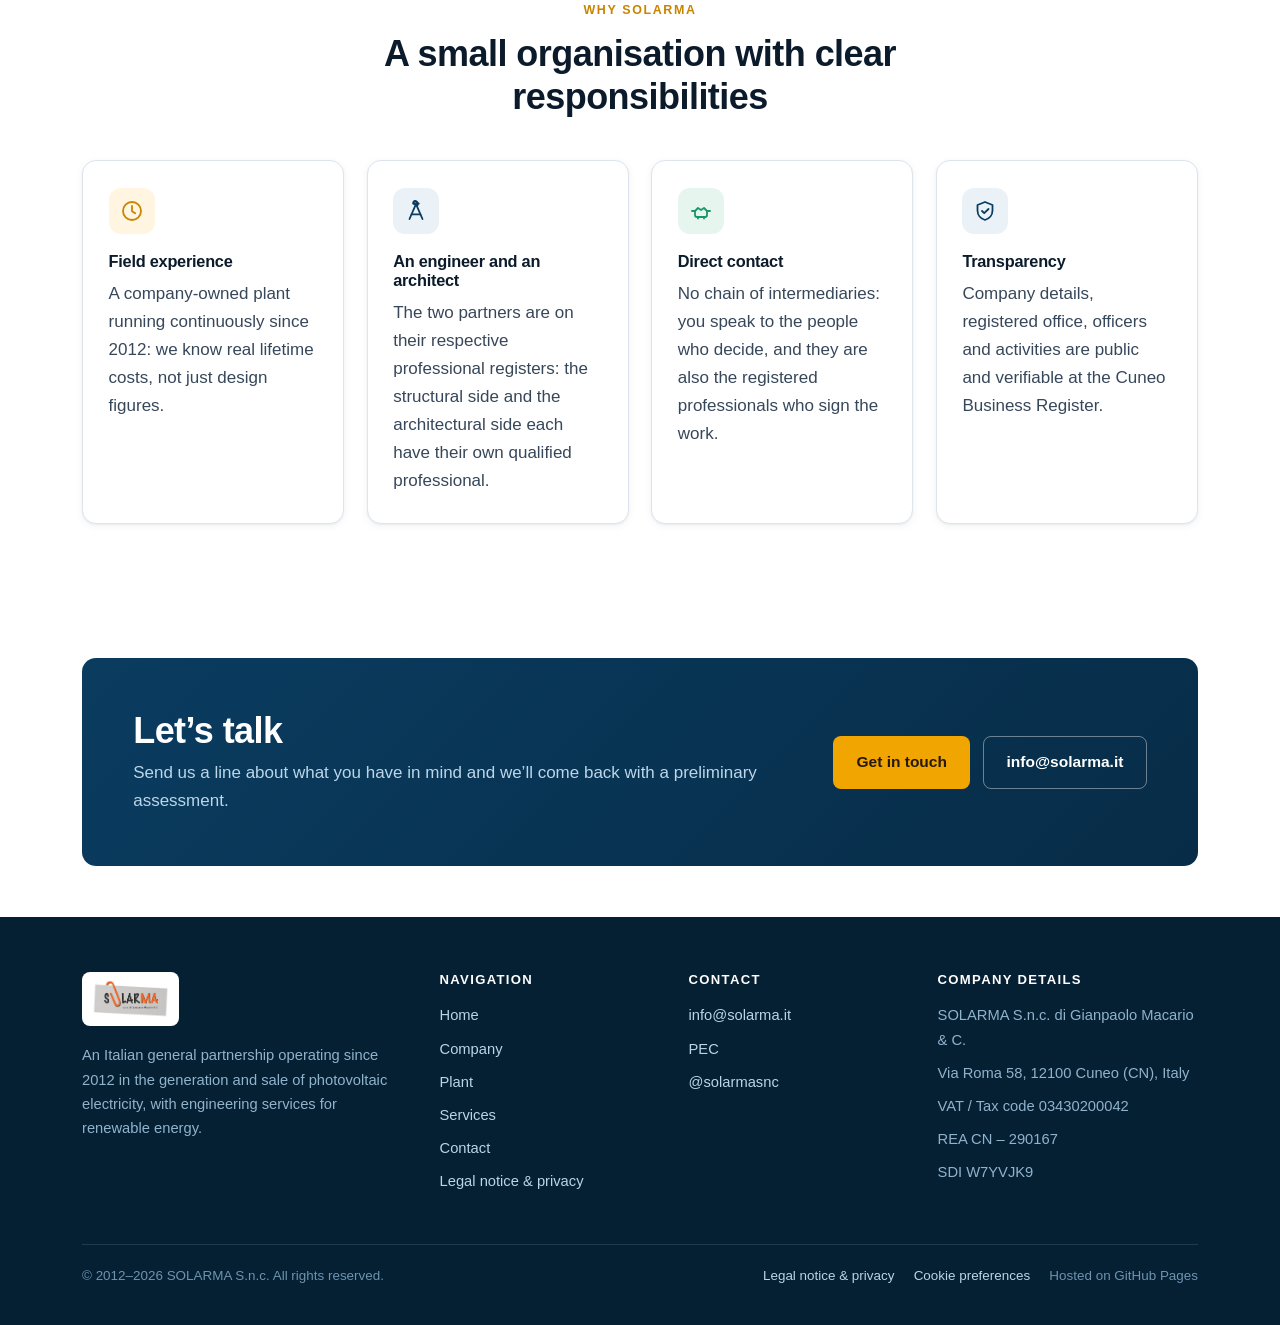
==== commit 7fd9b2c3: "Use the centred three-plus-two layout for the home page activities Reinstates all five activity card" ====
--- a/en/index.html
+++ b/en/index.html
@@ -116,7 +116,7 @@
         architectural work in civil and industrial construction.
       </p>
     </div>
-    <div class="grid grid--4">
+    <div class="grid grid--3 grid--center">
       <a class="card card--link" href="plant.html">
         <div class="card__icon card__icon--solar"><svg viewBox="0 0 24 24" fill="none" stroke="currentColor" stroke-width="1.8" stroke-linecap="round" stroke-linejoin="round" aria-hidden="true"><path d="M13 2 4 14h7l-1 8 9-12h-7l1-8Z"/></svg></div>
         <h3>Electricity generation and sale</h3>
@@ -131,8 +131,7 @@
            testing.</p>
         <span class="card__more">Our services &rarr;</span>
       </a>
-      <!-- Temporarily hidden along with the menu entry: awaiting real projects. -->
-      <a class="card card--link" href="services.html#architecture" hidden>
+      <a class="card card--link" href="services.html#architecture">
         <div class="card__icon"><svg viewBox="0 0 24 24" fill="none" stroke="currentColor" stroke-width="1.8" stroke-linecap="round" stroke-linejoin="round" aria-hidden="true"><path d="M3 21V6.8L12 3l9 3.8V21"/><path d="M2 21h20"/><path d="M9.6 21v-5.6h4.8V21"/><circle cx="8.4" cy="10.6" r="1"/><circle cx="15.6" cy="10.6" r="1"/></svg></div>
         <h3>Architecture</h3>
         <p>New buildings, refurbishment and renovation of existing ones, from design through to
--- a/assets/css/site.css
+++ b/assets/css/site.css
@@ -246,6 +246,13 @@
 @media (max-width: 980px) { .grid--3, .grid--4 { grid-template-columns: repeat(2, 1fr); } }
 @media (max-width: 680px) { .grid--2, .grid--3, .grid--4 { grid-template-columns: 1fr; } }
 .grid--5 { grid-template-columns: repeat(5, 1fr); }
+
+/* For a grid whose last row is short: switch to flex so the trailing cards
+   centre under the row above instead of leaving a gap at the end of it. */
+.grid--center { display: flex; flex-wrap: wrap; justify-content: center; }
+.grid--center > * { flex: 0 1 calc((100% - 2 * 1.4rem) / 3); }
+@media (max-width: 980px) { .grid--center > * { flex-basis: calc((100% - 1.4rem) / 2); } }
+@media (max-width: 680px) { .grid--center > * { flex-basis: 100%; } }
 @media (max-width: 1080px) { .grid--5 { grid-template-columns: repeat(3, 1fr); } }
 @media (max-width: 680px)  { .grid--5 { grid-template-columns: 1fr; } }
 
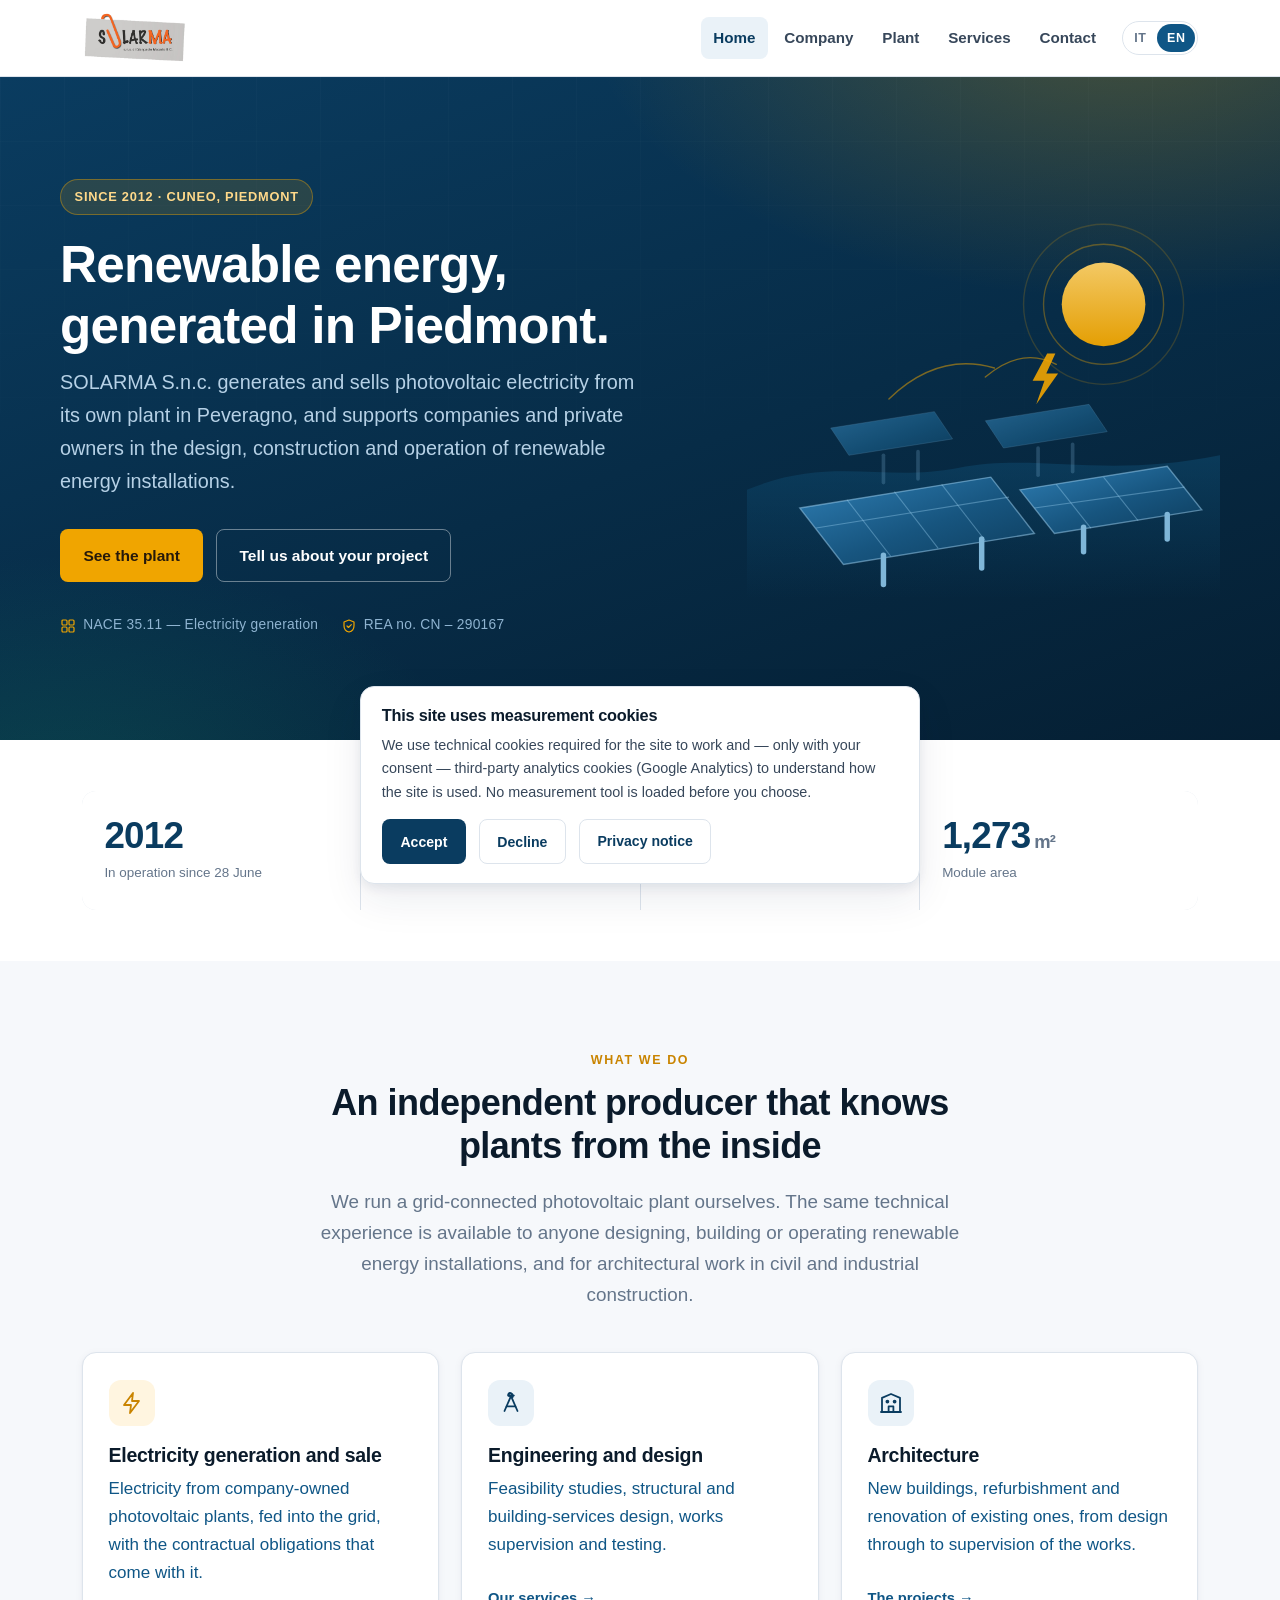
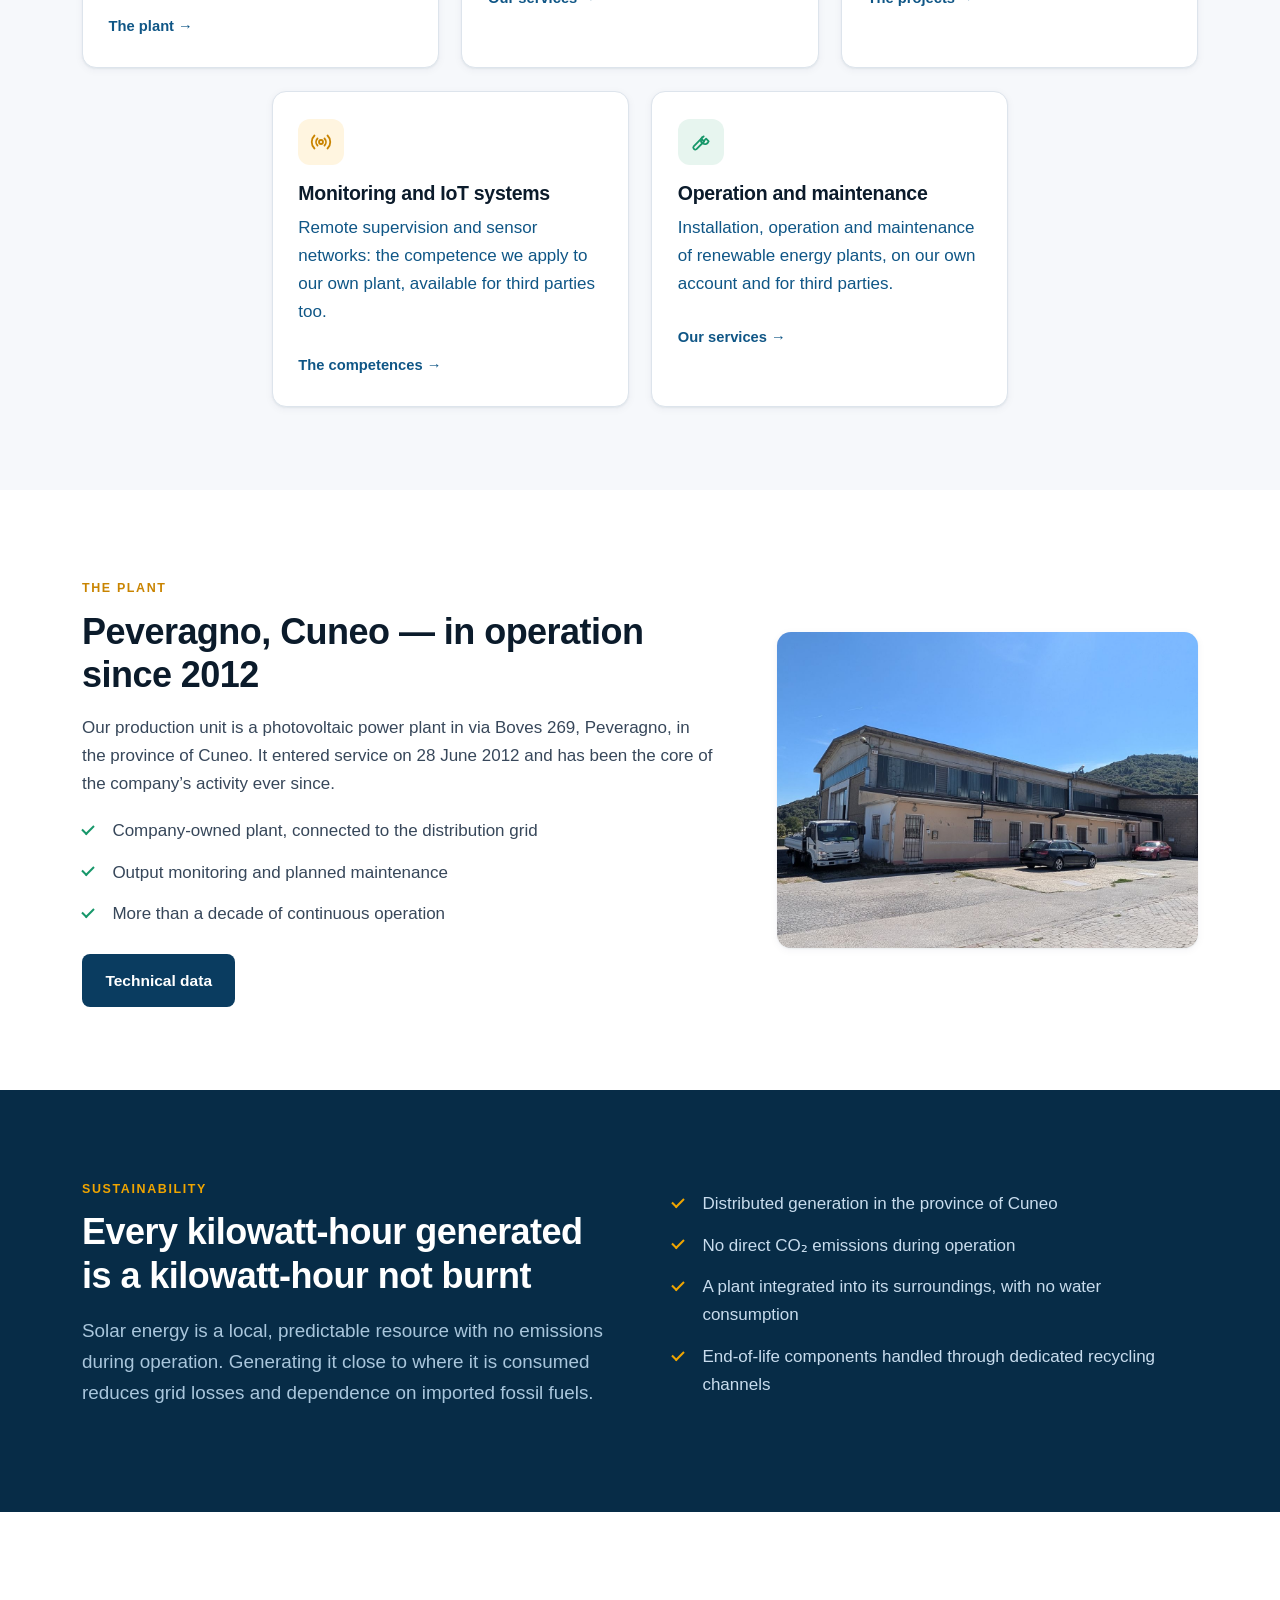
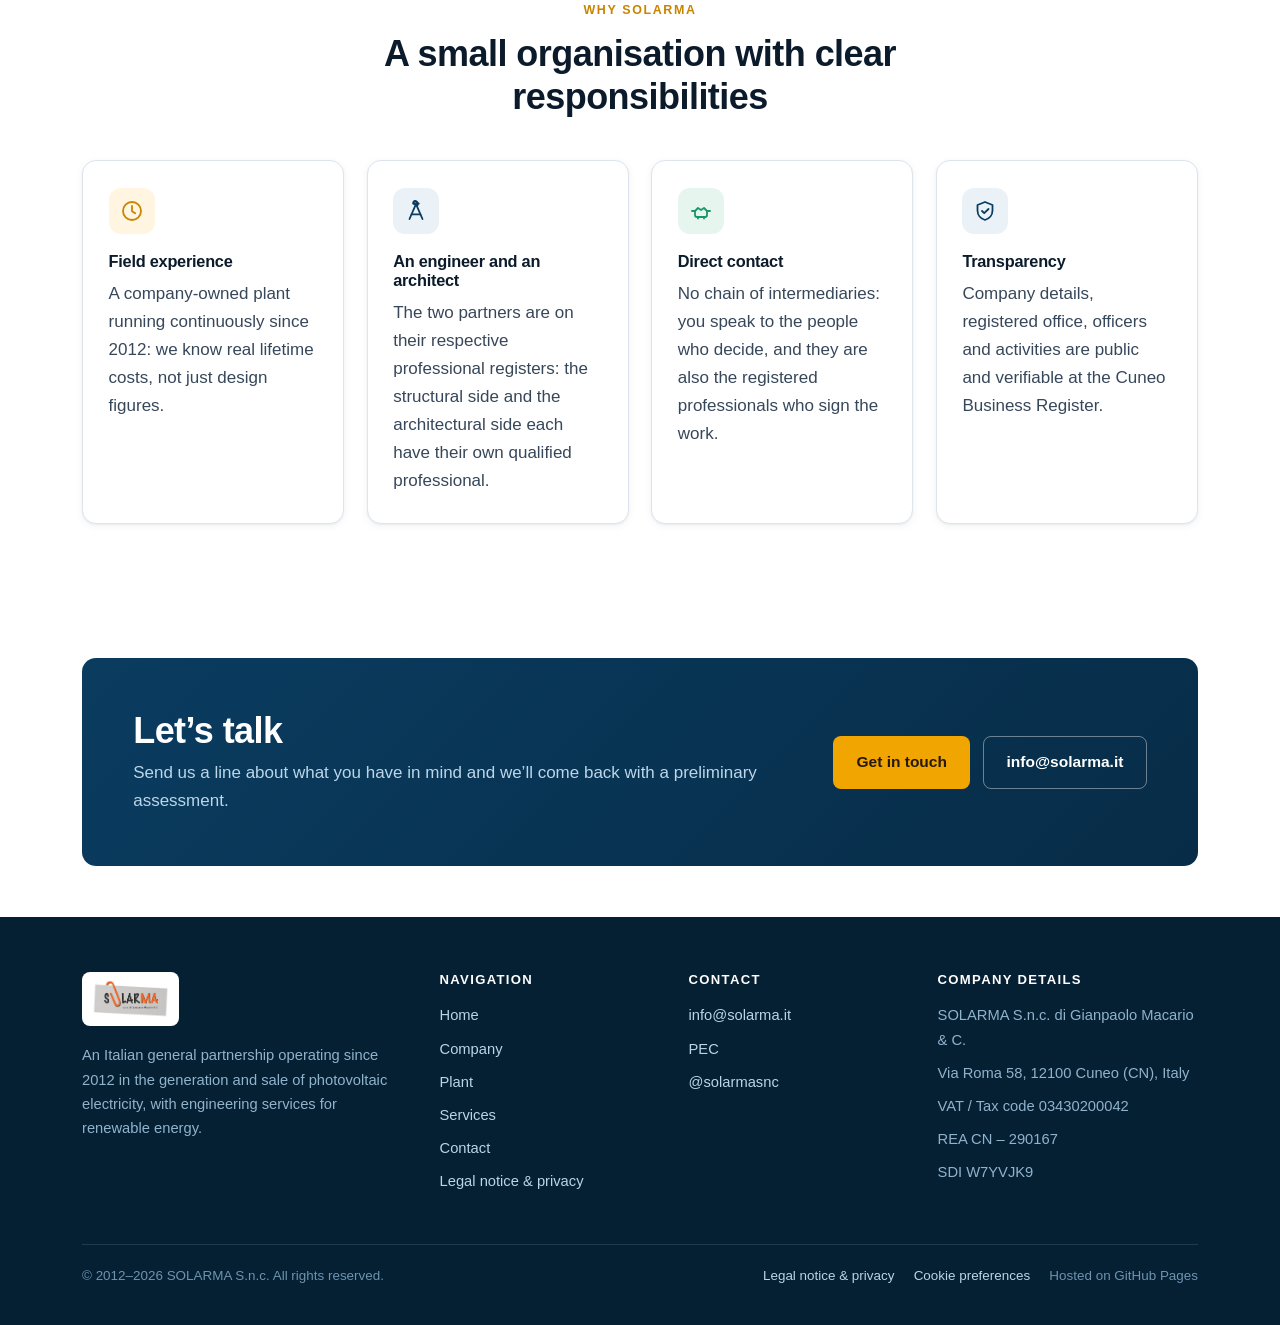
==== commit adb956f0: "Use the site photograph for the plant overview on both pages Replaces the last two image placeholder" ====
--- a/en/index.html
+++ b/en/index.html
@@ -176,13 +176,9 @@
       </div>
     </div>
     <div>
-      <!-- TODO SOLARMA: replace with a real photograph of the plant (about 1200x900 px). -->
-      <div class="media-placeholder">
-        <div>
-          <strong style="display:block;color:var(--ink)">Plant photograph</strong>
-          Add a picture of the Peveragno plant here
-        </div>
-      </div>
+      <img class="photo" src="../assets/img/impianto/vista-insieme.jpg"
+           width="1200" height="904" loading="lazy"
+           alt="The industrial buildings in Peveragno whose roofs carry the photovoltaic array">
     </div>
   </div>
 </section>
--- a/assets/css/site.css
+++ b/assets/css/site.css
@@ -371,6 +371,12 @@
   color: var(--ink-mute); font-size: .85rem;
 }
 
+/* ---------- Standalone photo ---------- */
+.photo {
+  display: block; width: 100%; aspect-ratio: 4 / 3; object-fit: cover;
+  border-radius: var(--radius); box-shadow: var(--shadow-sm); background: var(--bg-alt);
+}
+
 /* ---------- Photo gallery ---------- */
 .gallery figure {
   display: flex; flex-direction: column; margin: 0; overflow: hidden; background: #fff;
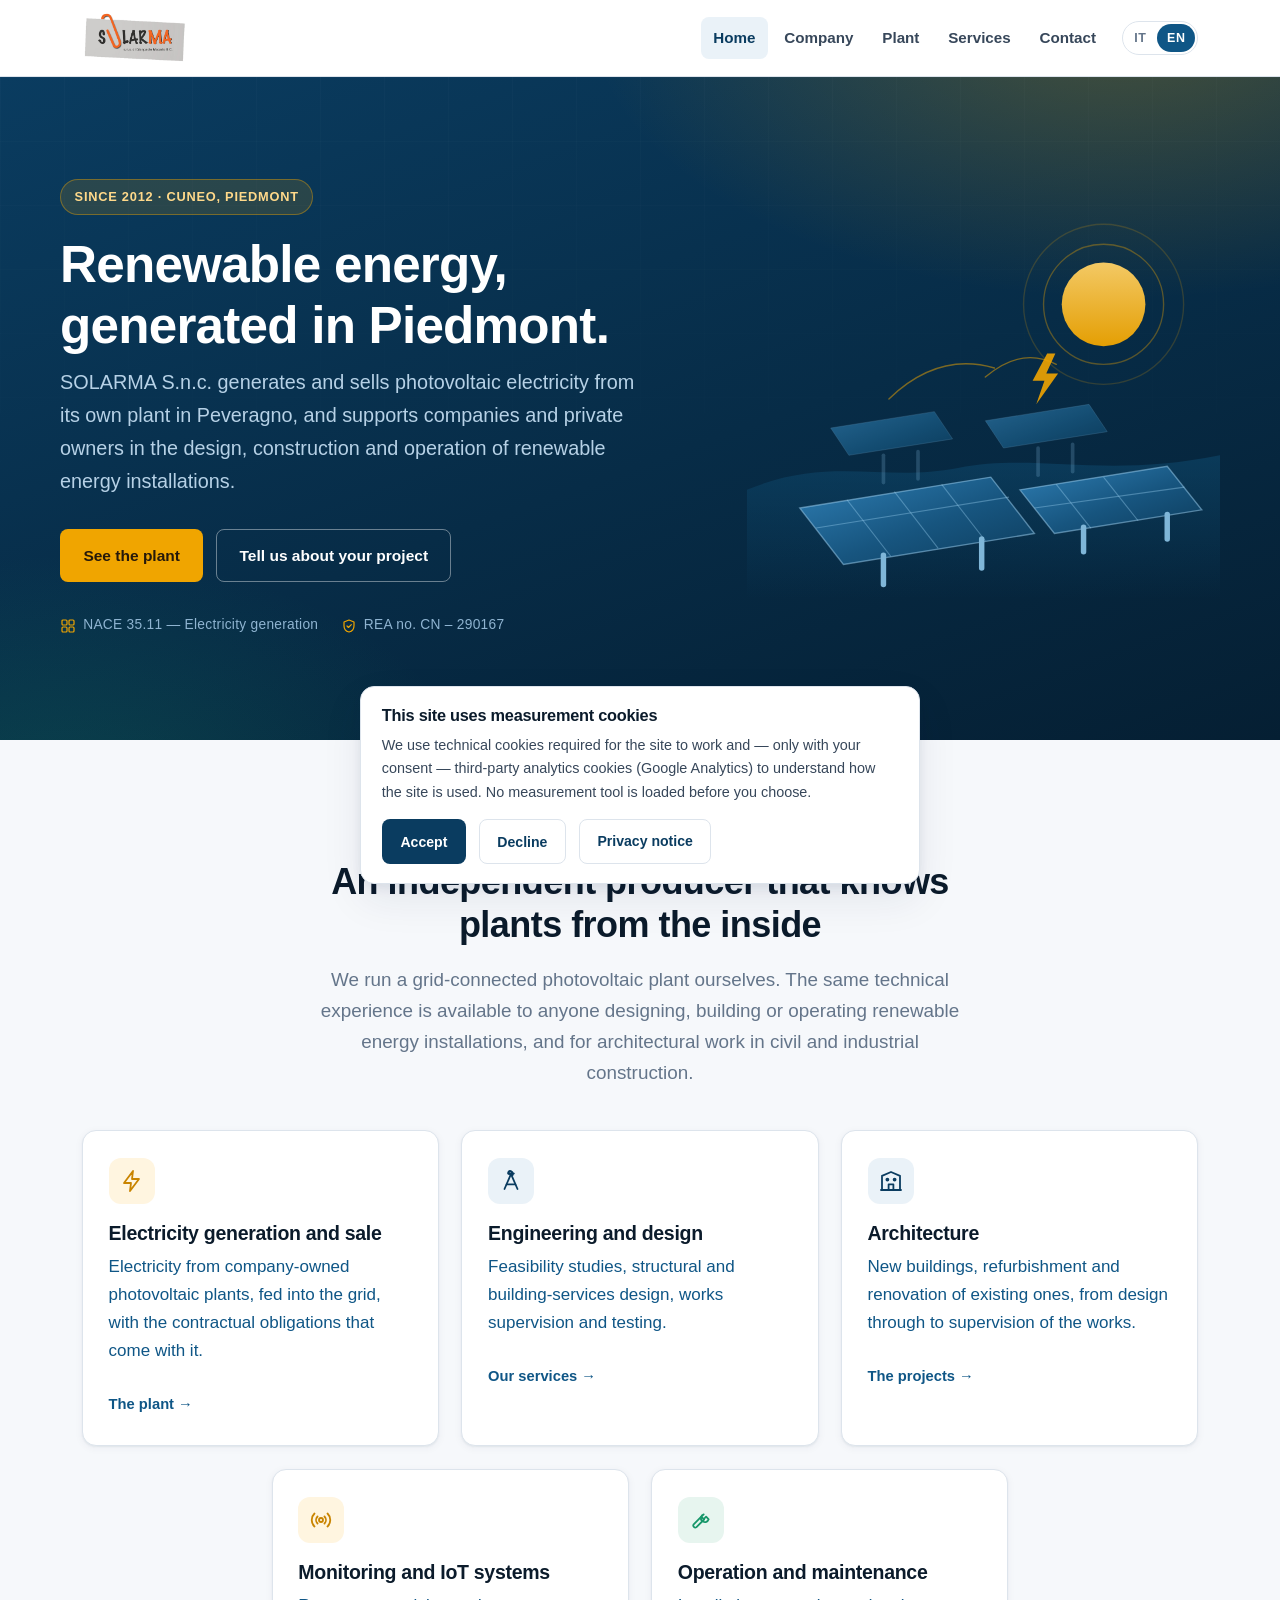
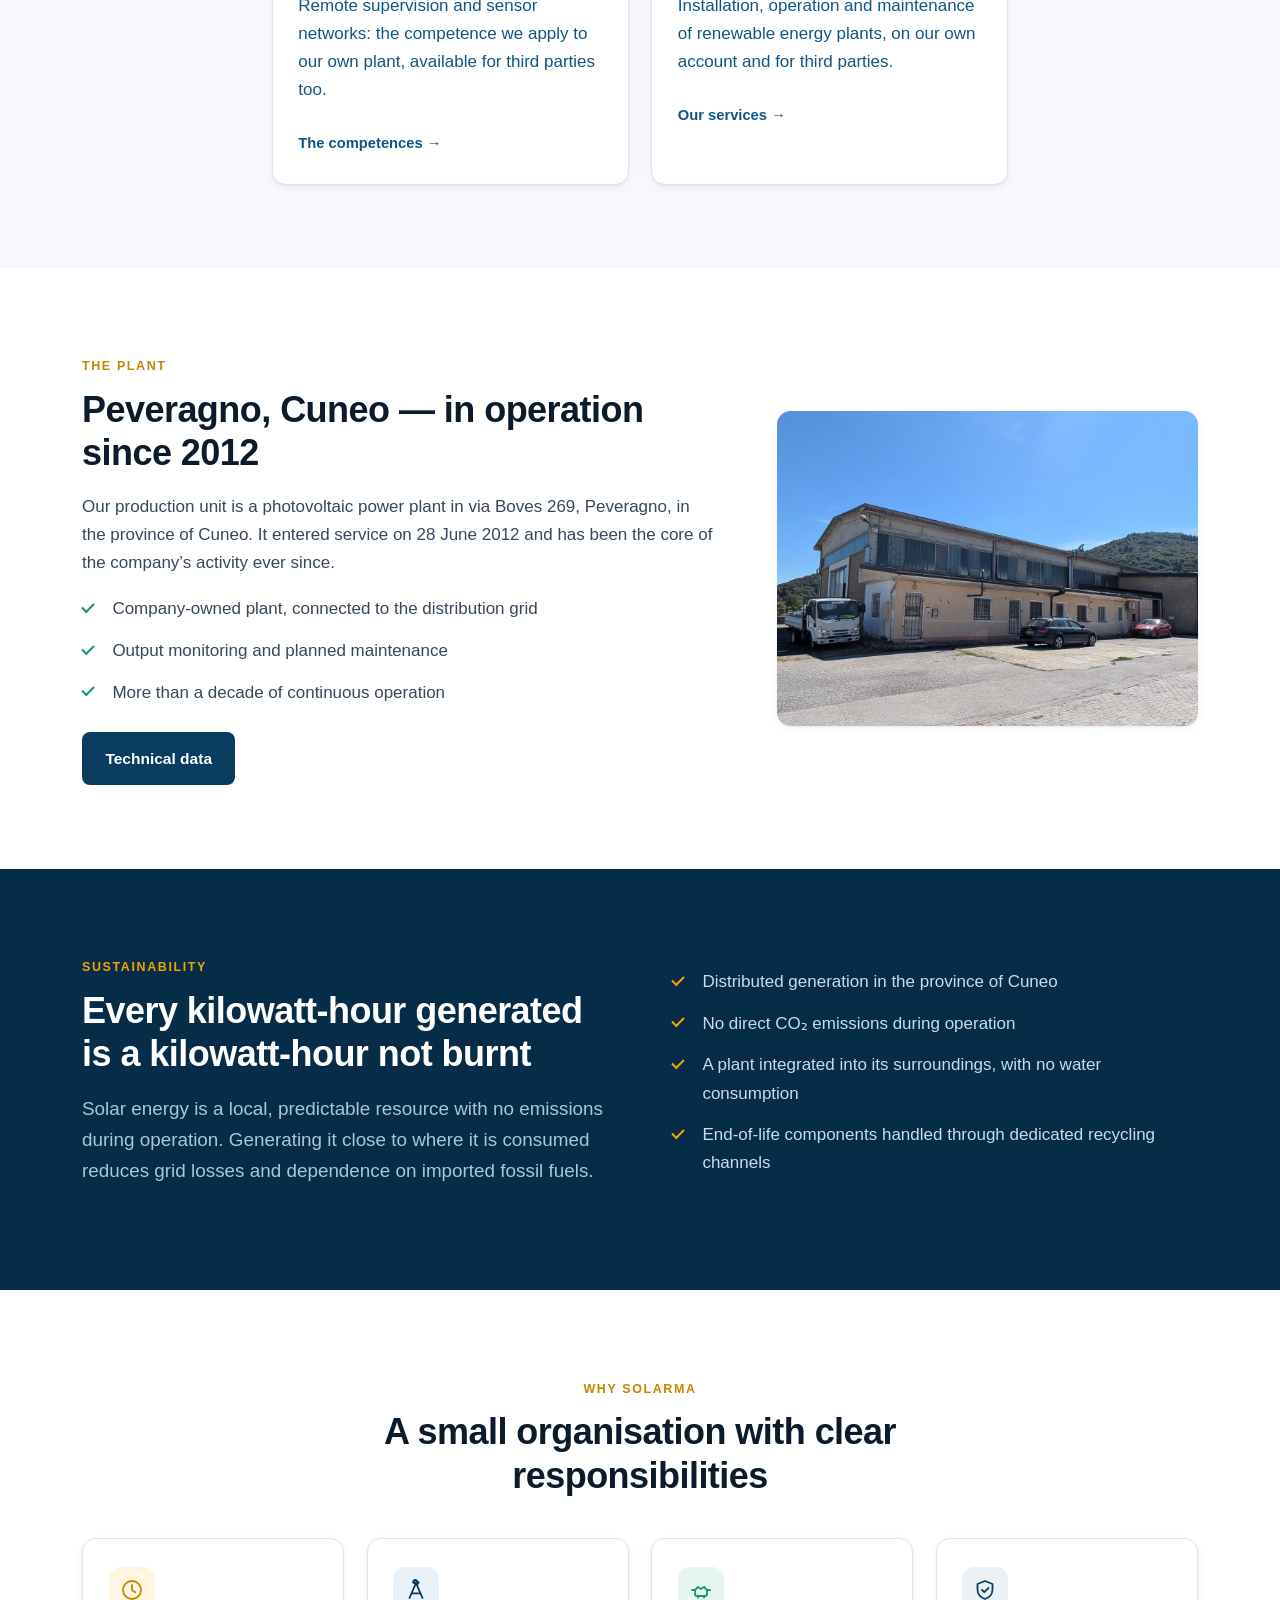
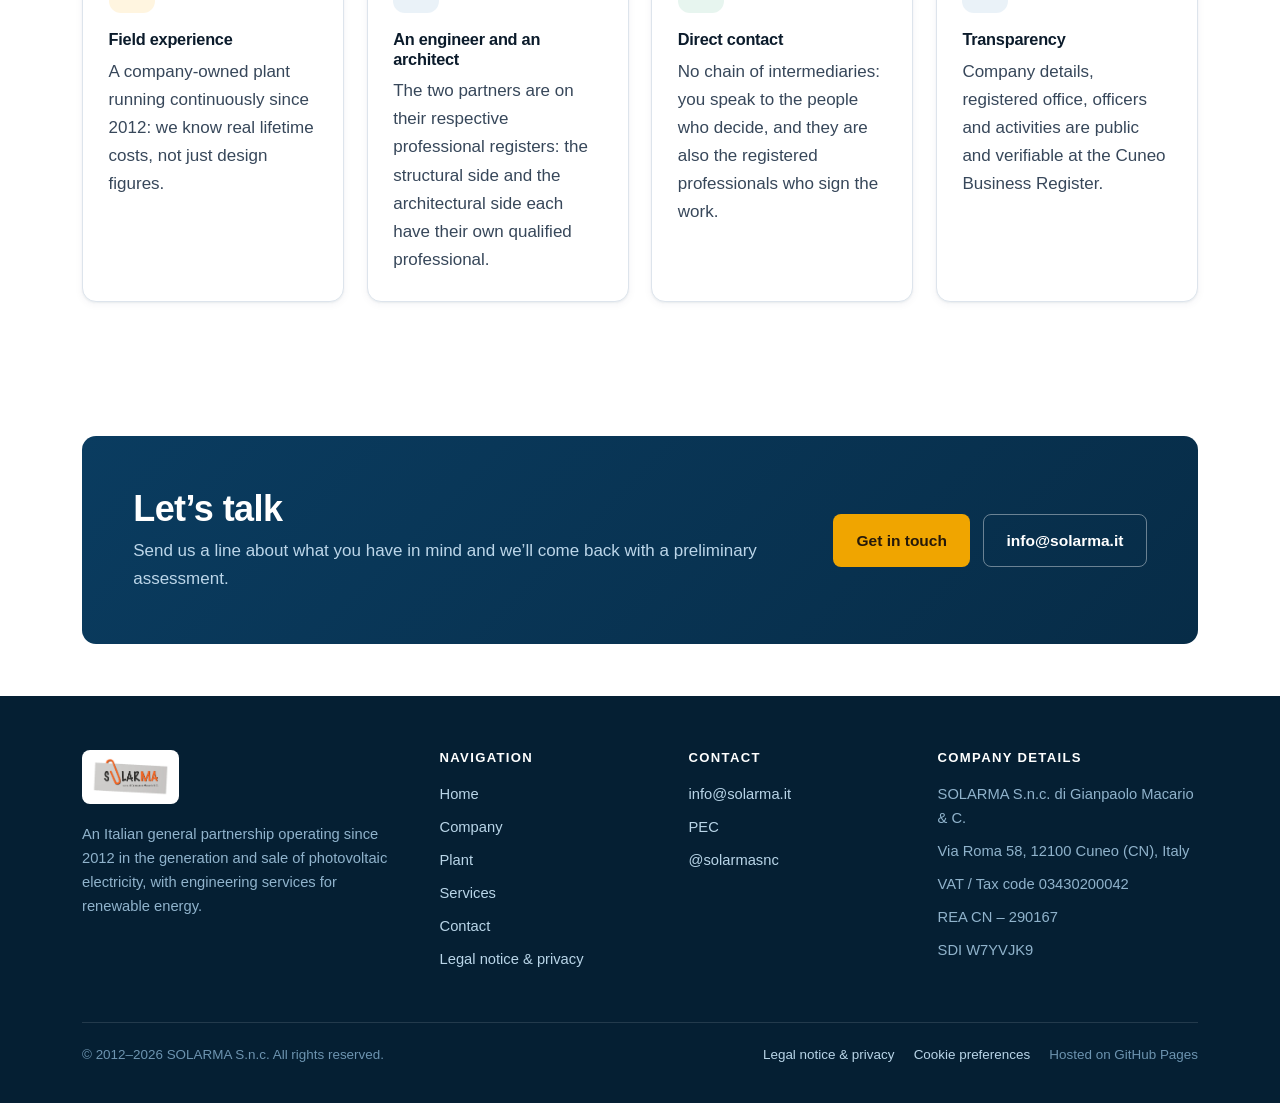
==== commit d717c326: "Remove the home page statistics strip The plant data table no longer states capacity, module count o" ====
--- a/en/index.html
+++ b/en/index.html
@@ -82,28 +82,6 @@
   </div>
 </section>
 
-<section class="section section--tight">
-  <div class="wrap">
-    <div class="stats">
-      <div class="stat">
-        <div class="stat__value">2012</div>
-        <div class="stat__label">In operation since 28 June</div>
-      </div>
-      <div class="stat">
-        <div class="stat__value">192<small>kWp</small></div>
-        <div class="stat__label">Installed nominal capacity</div>
-      </div>
-      <div class="stat">
-        <div class="stat__value">784</div>
-        <div class="stat__label">Roof-mounted PV modules</div>
-      </div>
-      <div class="stat">
-        <div class="stat__value">1,273<small>m&sup2;</small></div>
-        <div class="stat__label">Module area</div>
-      </div>
-    </div>
-  </div>
-</section>
 
 <section class="section section--alt">
   <div class="wrap">
--- a/assets/css/site.css
+++ b/assets/css/site.css
@@ -229,15 +229,6 @@
 .breadcrumb a { color: #9dc3de; text-decoration: none; }
 .breadcrumb a:hover { color: #fff; text-decoration: underline; }
 
-/* ---------- Stats ---------- */
-.stats { display: grid; grid-template-columns: repeat(4, 1fr); gap: 1px; background: var(--line); border-radius: var(--radius); overflow: hidden; }
-.stat { background: #fff; padding: 1.6rem 1.4rem; }
-.section--alt .stat { background: #fff; }
-.stat__value { font-size: clamp(1.7rem, 1.3rem + 1.4vw, 2.3rem); font-weight: 800; color: var(--brand-dark); line-height: 1.1; letter-spacing: -.02em; }
-.stat__value small { font-size: .5em; font-weight: 700; color: var(--ink-mute); margin-left: .2em; }
-.stat__label { font-size: .84rem; color: var(--ink-mute); margin-top: .35rem; }
-@media (max-width: 820px) { .stats { grid-template-columns: repeat(2, 1fr); } }
-
 /* ---------- Cards ---------- */
 .grid { display: grid; gap: 1.4rem; }
 .grid--2 { grid-template-columns: repeat(2, 1fr); }
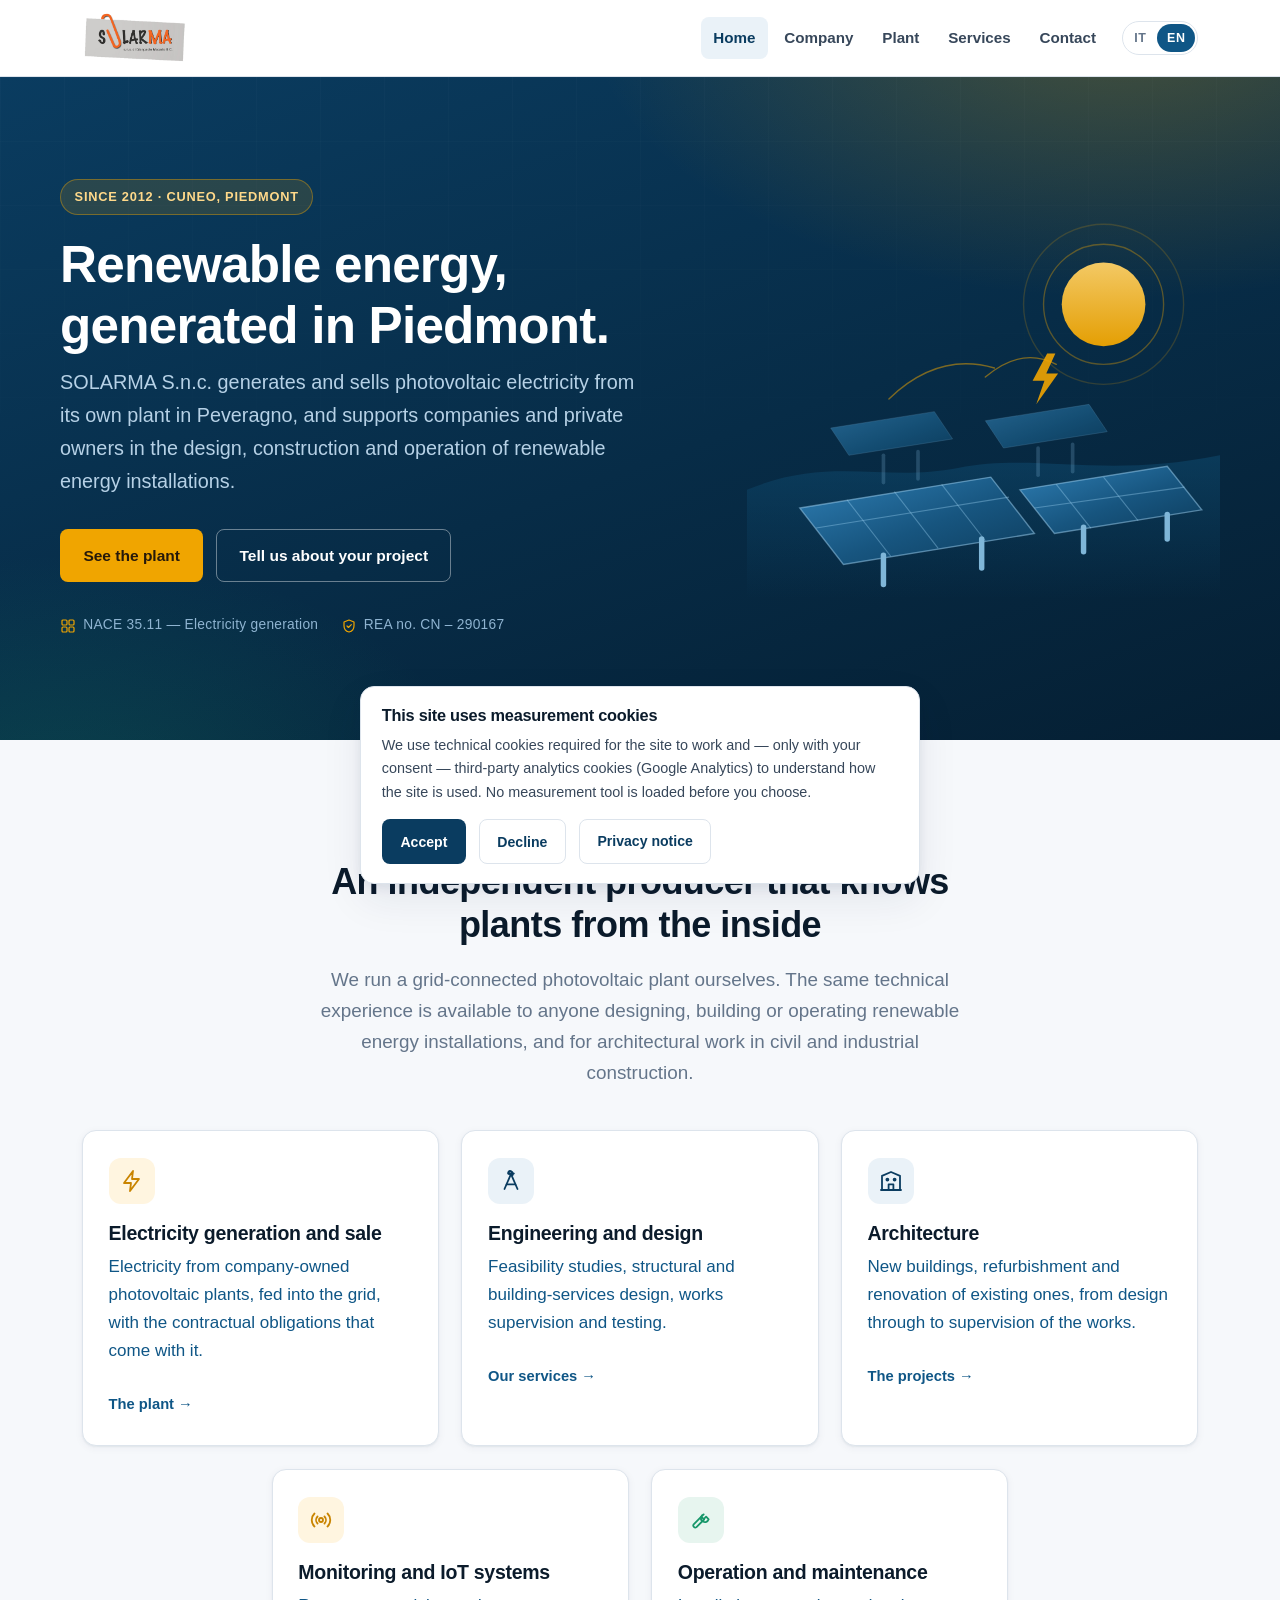
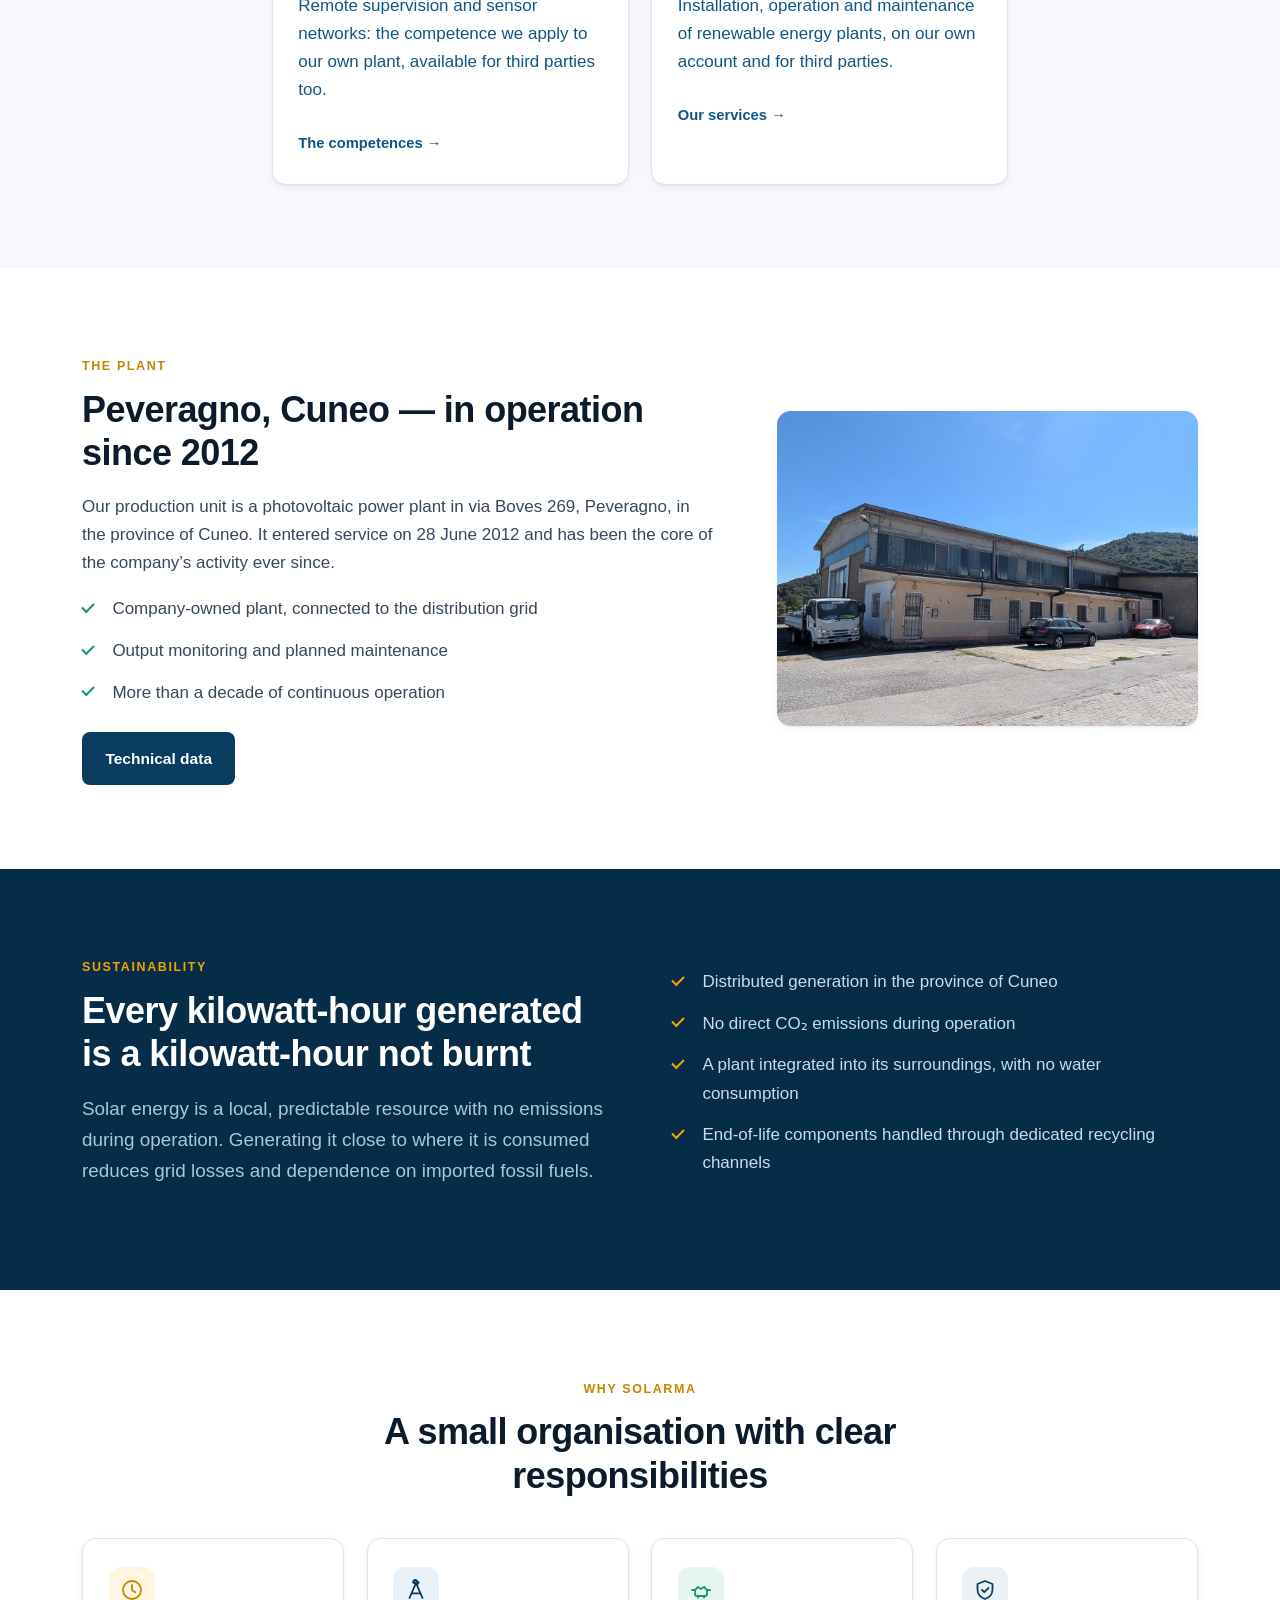
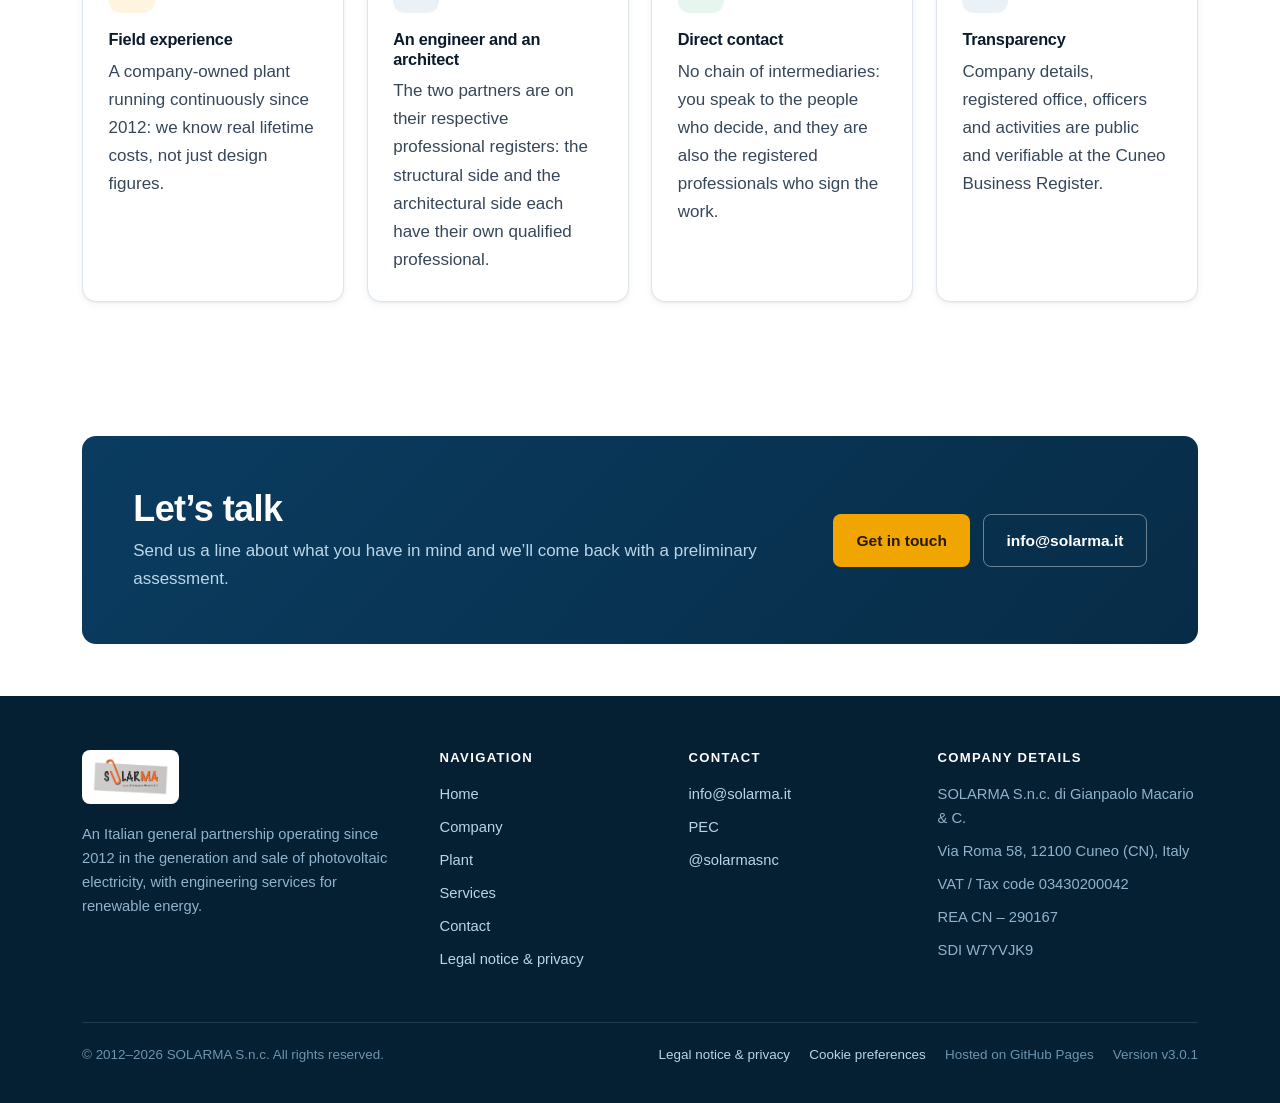
==== commit a13658a7: "Display the site version on every page (#18) Every page now reports the released version twice: visi" ====
--- a/en/index.html
+++ b/en/index.html
@@ -10,6 +10,7 @@
 <link rel="alternate" hreflang="it" href="https://www.solarma.it/">
 <link rel="alternate" hreflang="x-default" href="https://www.solarma.it/">
 <meta name="author" content="SOLARMA S.n.c. di Gianpaolo Macario &amp; C.">
+<meta name="version" content="v3.0.1">
 <meta name="robots" content="index, follow">
 
 <meta property="og:type" content="website">
@@ -278,6 +279,7 @@
         <li><a href="legal.html">Legal notice &amp; privacy</a></li>
         <li><a href="#" data-consent-reset>Cookie preferences</a></li>
         <li>Hosted on GitHub Pages</li>
+        <li>Version <span data-site-version>v3.0.1</span></li>
       </ul>
     </div>
   </div>
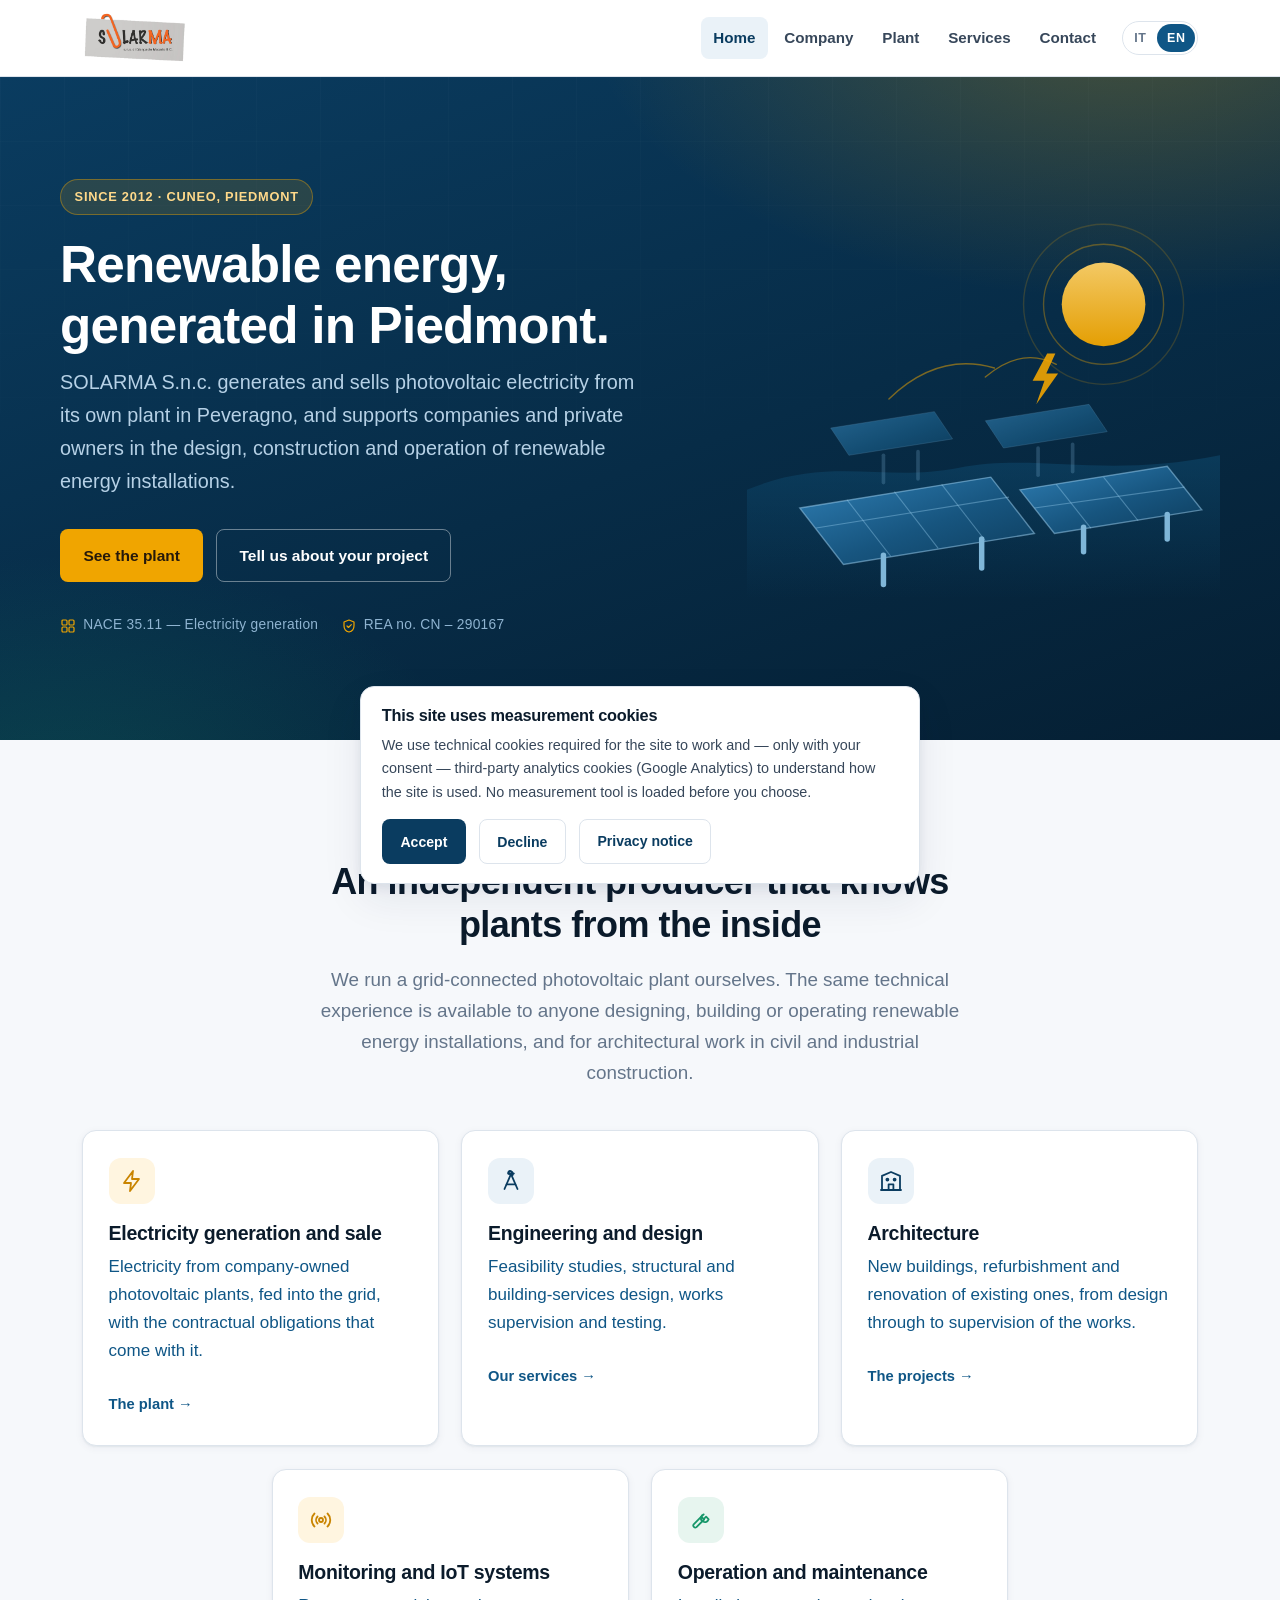
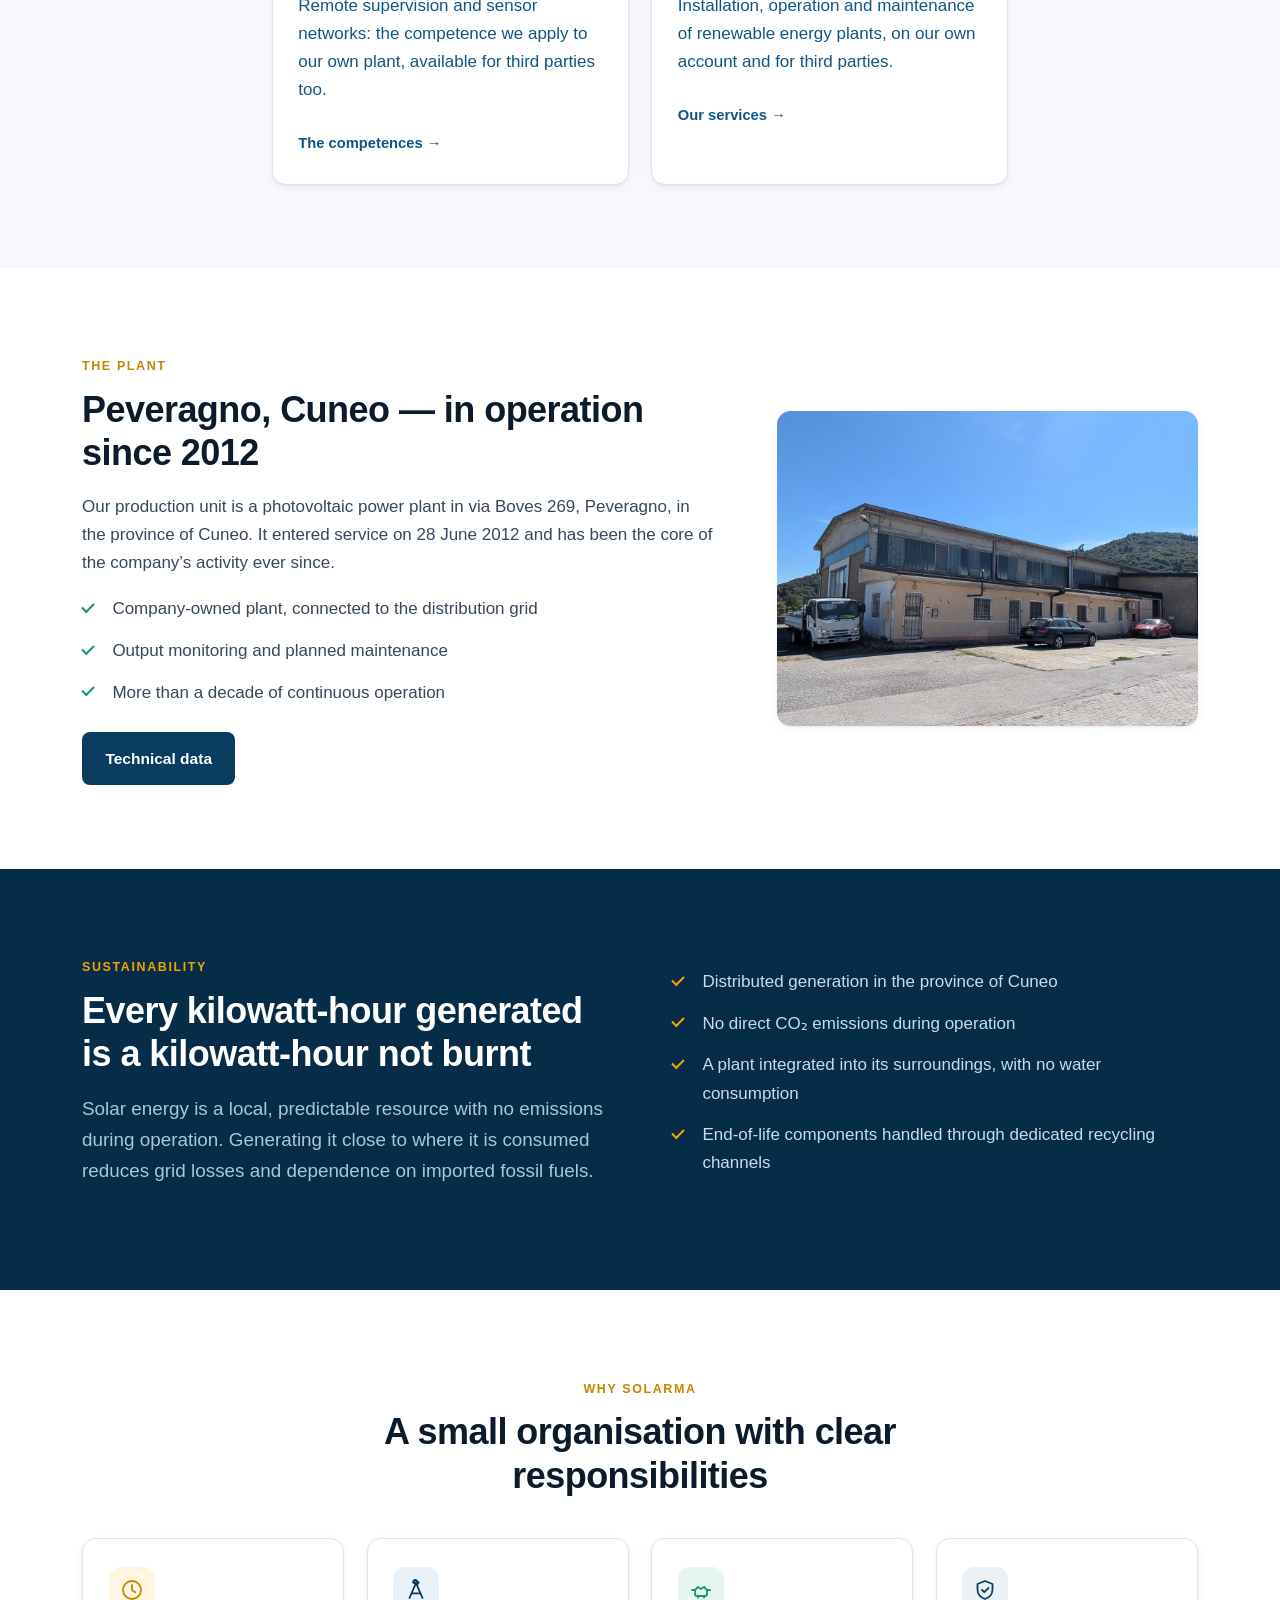
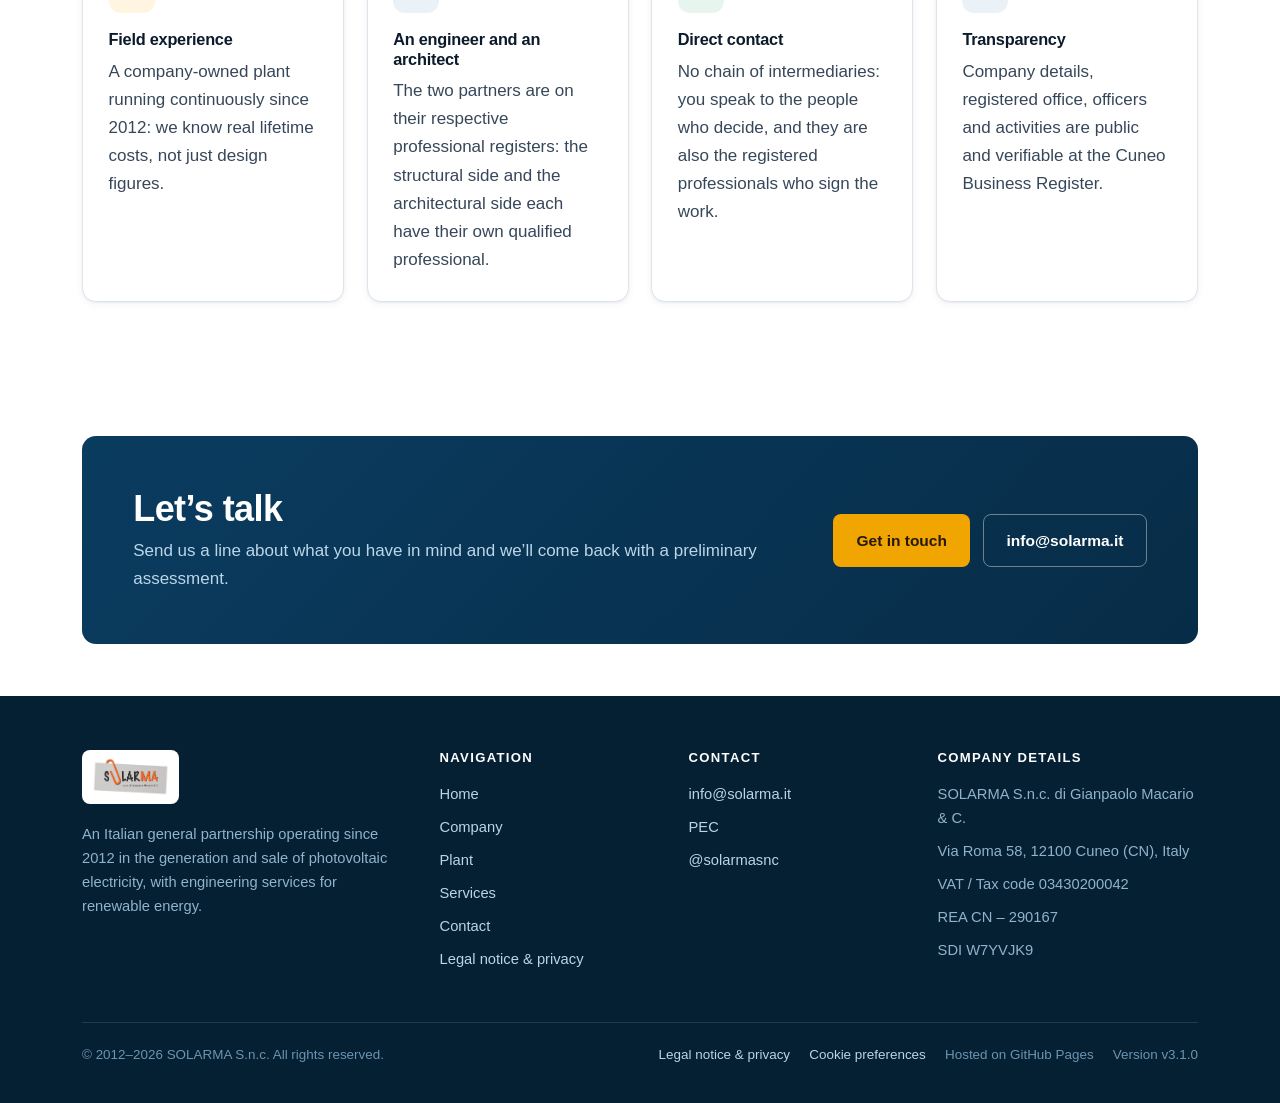
==== commit 5ebee56e: "Release v3.1.0 Co-Authored-By: Claude Sonnet 5 <noreply@anthropic.com> Claude-Session: https://claud" ====
--- a/en/index.html
+++ b/en/index.html
@@ -10,7 +10,7 @@
 <link rel="alternate" hreflang="it" href="https://www.solarma.it/">
 <link rel="alternate" hreflang="x-default" href="https://www.solarma.it/">
 <meta name="author" content="SOLARMA S.n.c. di Gianpaolo Macario &amp; C.">
-<meta name="version" content="v3.0.1">
+<meta name="version" content="v3.1.0">
 <meta name="robots" content="index, follow">
 
 <meta property="og:type" content="website">
@@ -279,7 +279,7 @@
         <li><a href="legal.html">Legal notice &amp; privacy</a></li>
         <li><a href="#" data-consent-reset>Cookie preferences</a></li>
         <li>Hosted on GitHub Pages</li>
-        <li>Version <span data-site-version>v3.0.1</span></li>
+        <li>Version <span data-site-version>v3.1.0</span></li>
       </ul>
     </div>
   </div>
--- a/assets/css/site.css
+++ b/assets/css/site.css
@@ -394,6 +394,17 @@
 }
 .project__title { font-size: 1.08rem; margin: .35rem 0 .5rem; }
 .project__body p:last-child { margin-bottom: 0; font-size: .93rem; }
+/* Technologies used on a project, as chips under the description. */
+.project__tech {
+  display: flex; flex-wrap: wrap; gap: .35rem;
+  margin: .9rem 0 0; padding: 0; list-style: none;
+}
+.project__tech li {
+  padding: .2rem .55rem; border-radius: 999px;
+  background: var(--bg-alt); border: 1px solid var(--line);
+  color: var(--ink-soft); font-size: .74rem; font-weight: 600;
+}
+.project__link { margin: .9rem 0 0; font-size: .88rem; }
 
 /* ---------- Prose (legal pages) ---------- */
 .prose h2 { margin-top: 2.6rem; padding-top: 1.6rem; border-top: 1px solid var(--line); }
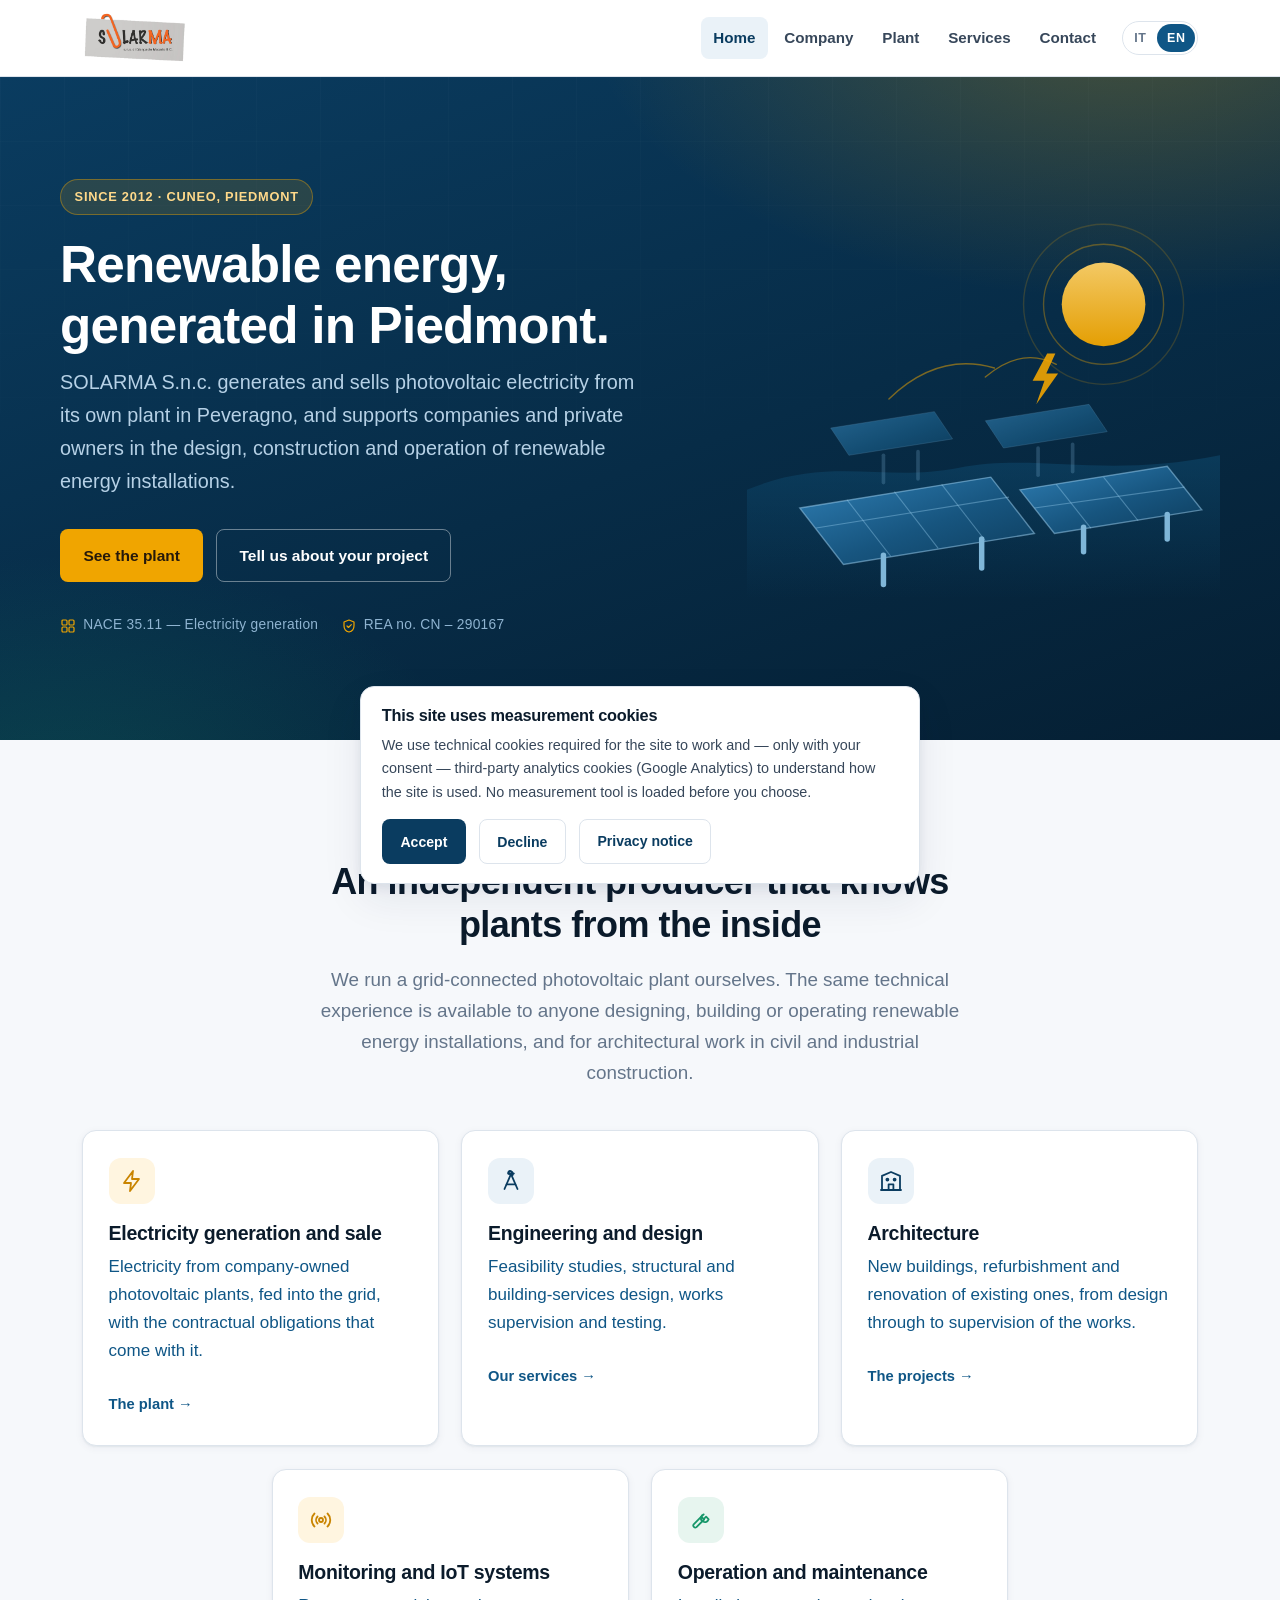
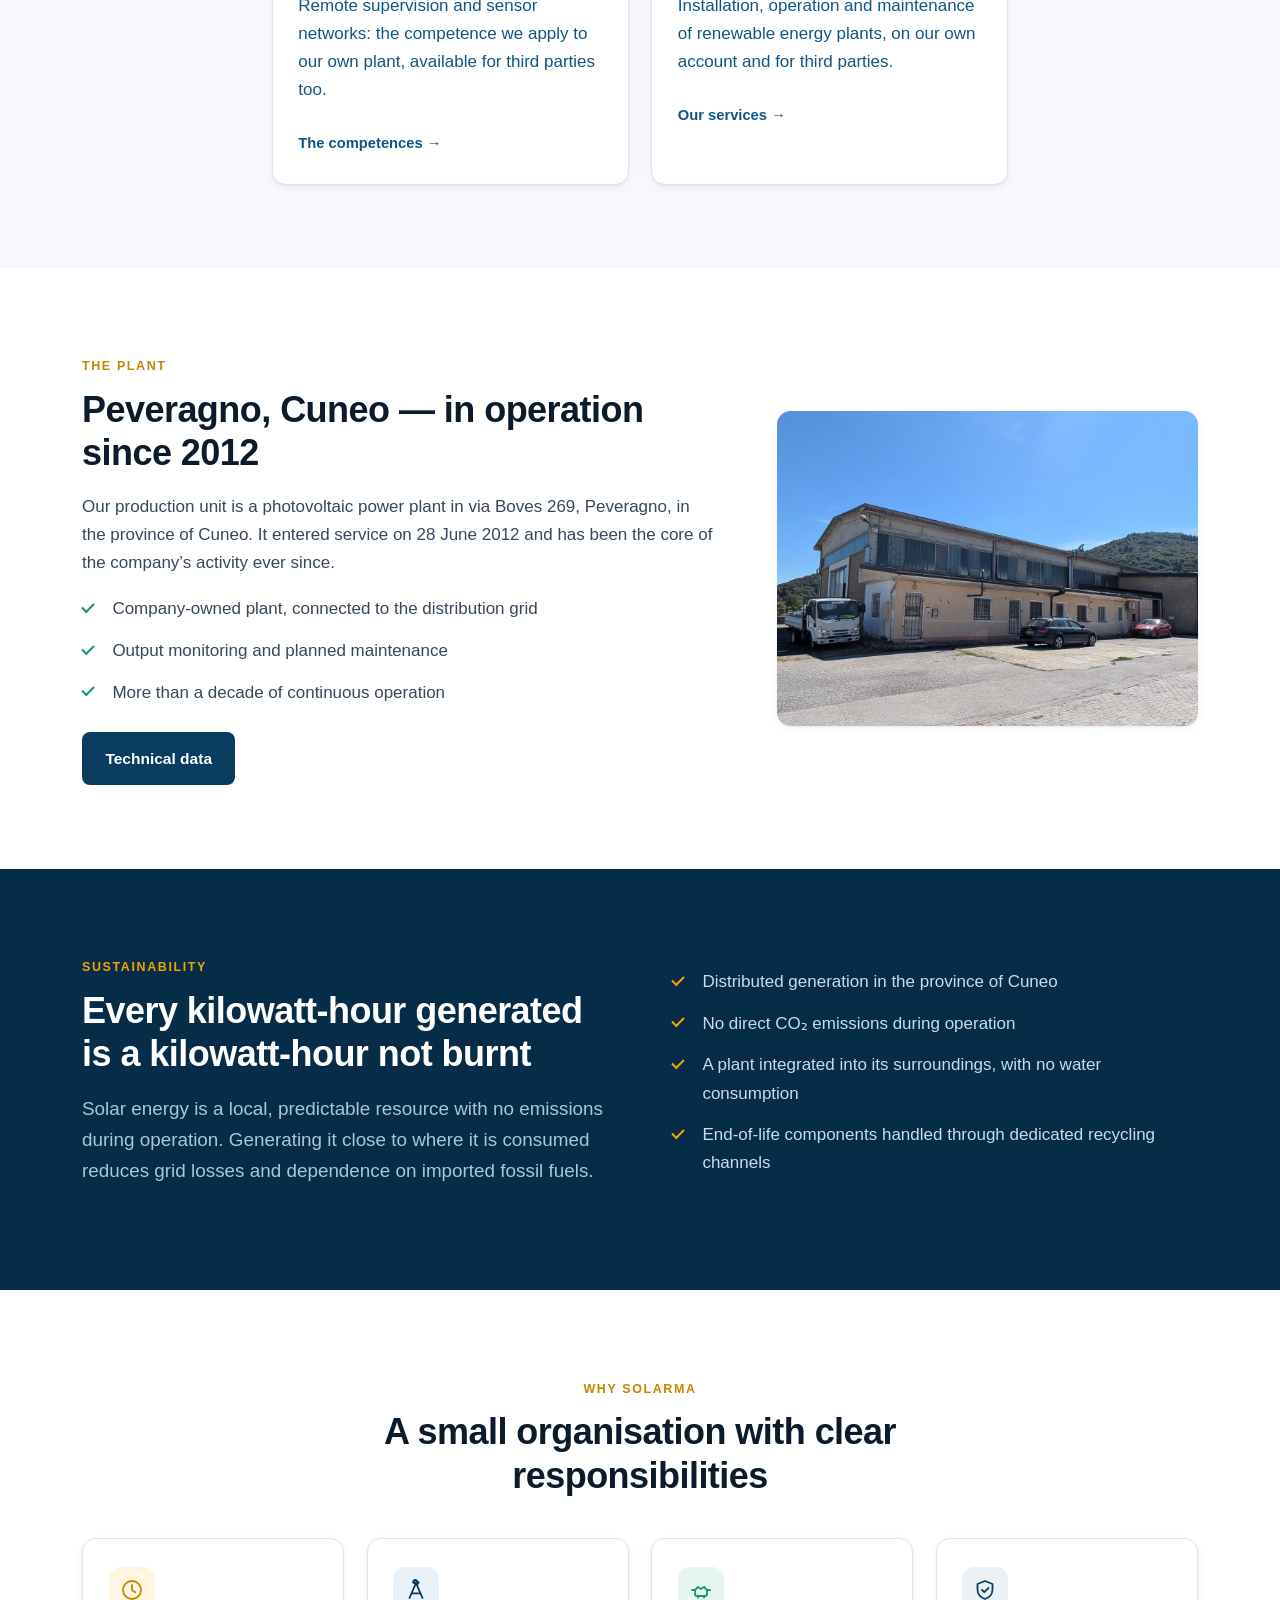
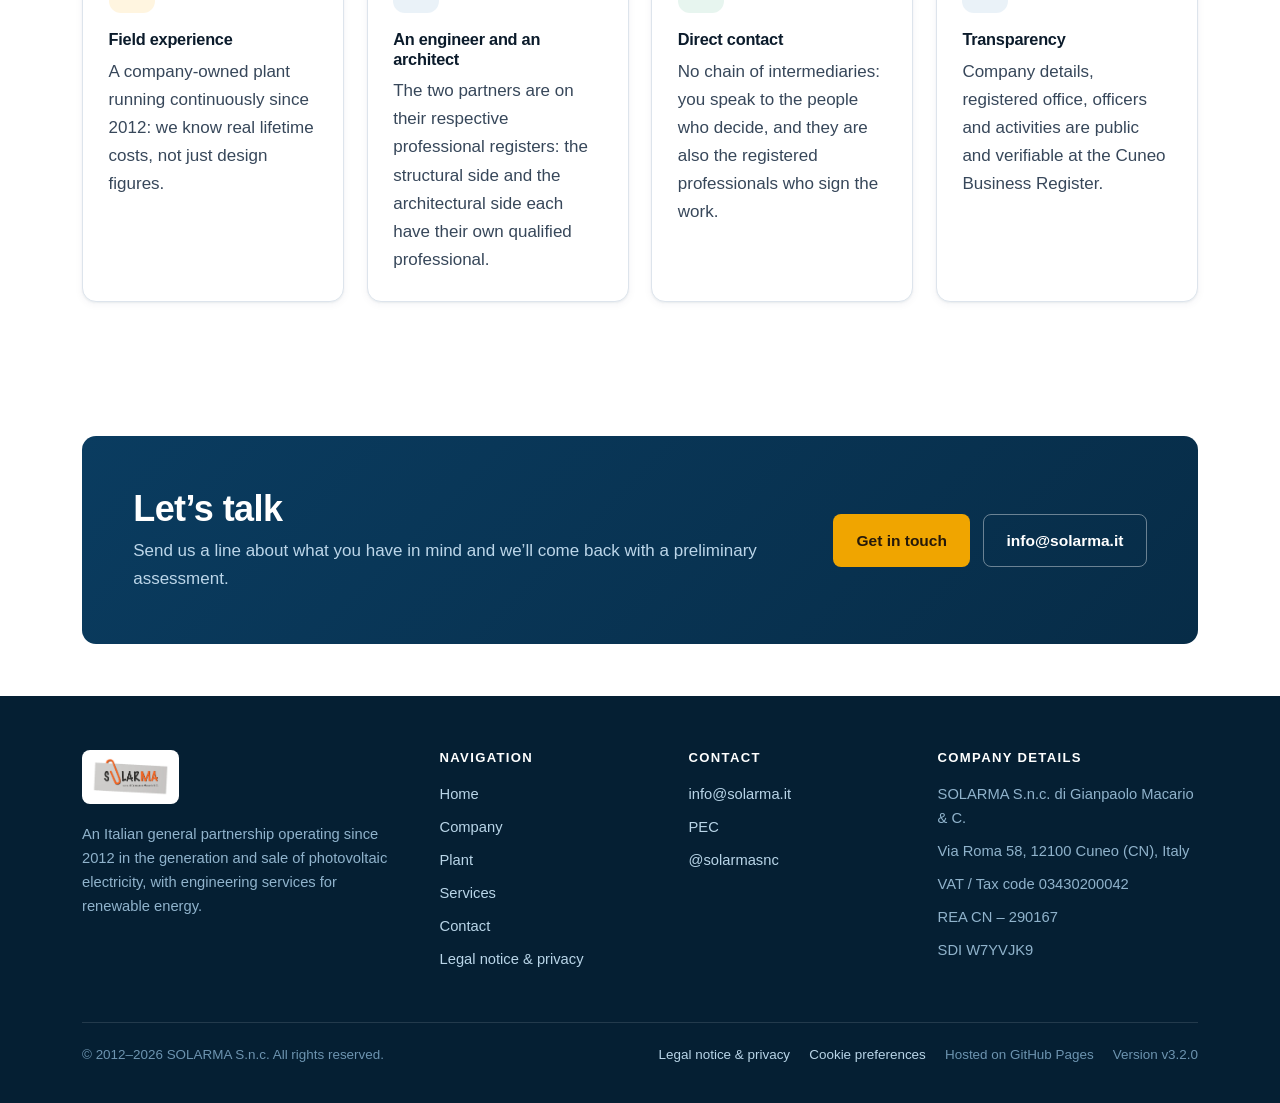
==== commit 2708aca3: "Stamp version to v3.2.0 main was tagged v3.2.0 (PR #28, Add concrete project examples to the enginee" ====
--- a/en/index.html
+++ b/en/index.html
@@ -10,7 +10,7 @@
 <link rel="alternate" hreflang="it" href="https://www.solarma.it/">
 <link rel="alternate" hreflang="x-default" href="https://www.solarma.it/">
 <meta name="author" content="SOLARMA S.n.c. di Gianpaolo Macario &amp; C.">
-<meta name="version" content="v3.1.0">
+<meta name="version" content="v3.2.0">
 <meta name="robots" content="index, follow">
 
 <meta property="og:type" content="website">
@@ -279,7 +279,7 @@
         <li><a href="legal.html">Legal notice &amp; privacy</a></li>
         <li><a href="#" data-consent-reset>Cookie preferences</a></li>
         <li>Hosted on GitHub Pages</li>
-        <li>Version <span data-site-version>v3.1.0</span></li>
+        <li>Version <span data-site-version>v3.2.0</span></li>
       </ul>
     </div>
   </div>
--- a/assets/css/site.css
+++ b/assets/css/site.css
@@ -387,6 +387,10 @@
   border: 1px solid var(--line); border-radius: var(--radius); box-shadow: var(--shadow-sm);
 }
 .project .media-placeholder { border: 0; border-radius: 0; }
+.project > img {
+  display: block; width: 100%; aspect-ratio: 4 / 3; object-fit: cover;
+  background: var(--bg-alt); border-bottom: 1px solid var(--line);
+}
 .project__body { padding: 1.3rem 1.4rem; }
 .project__meta {
   display: block; font-size: .78rem; font-weight: 700; letter-spacing: .07em;
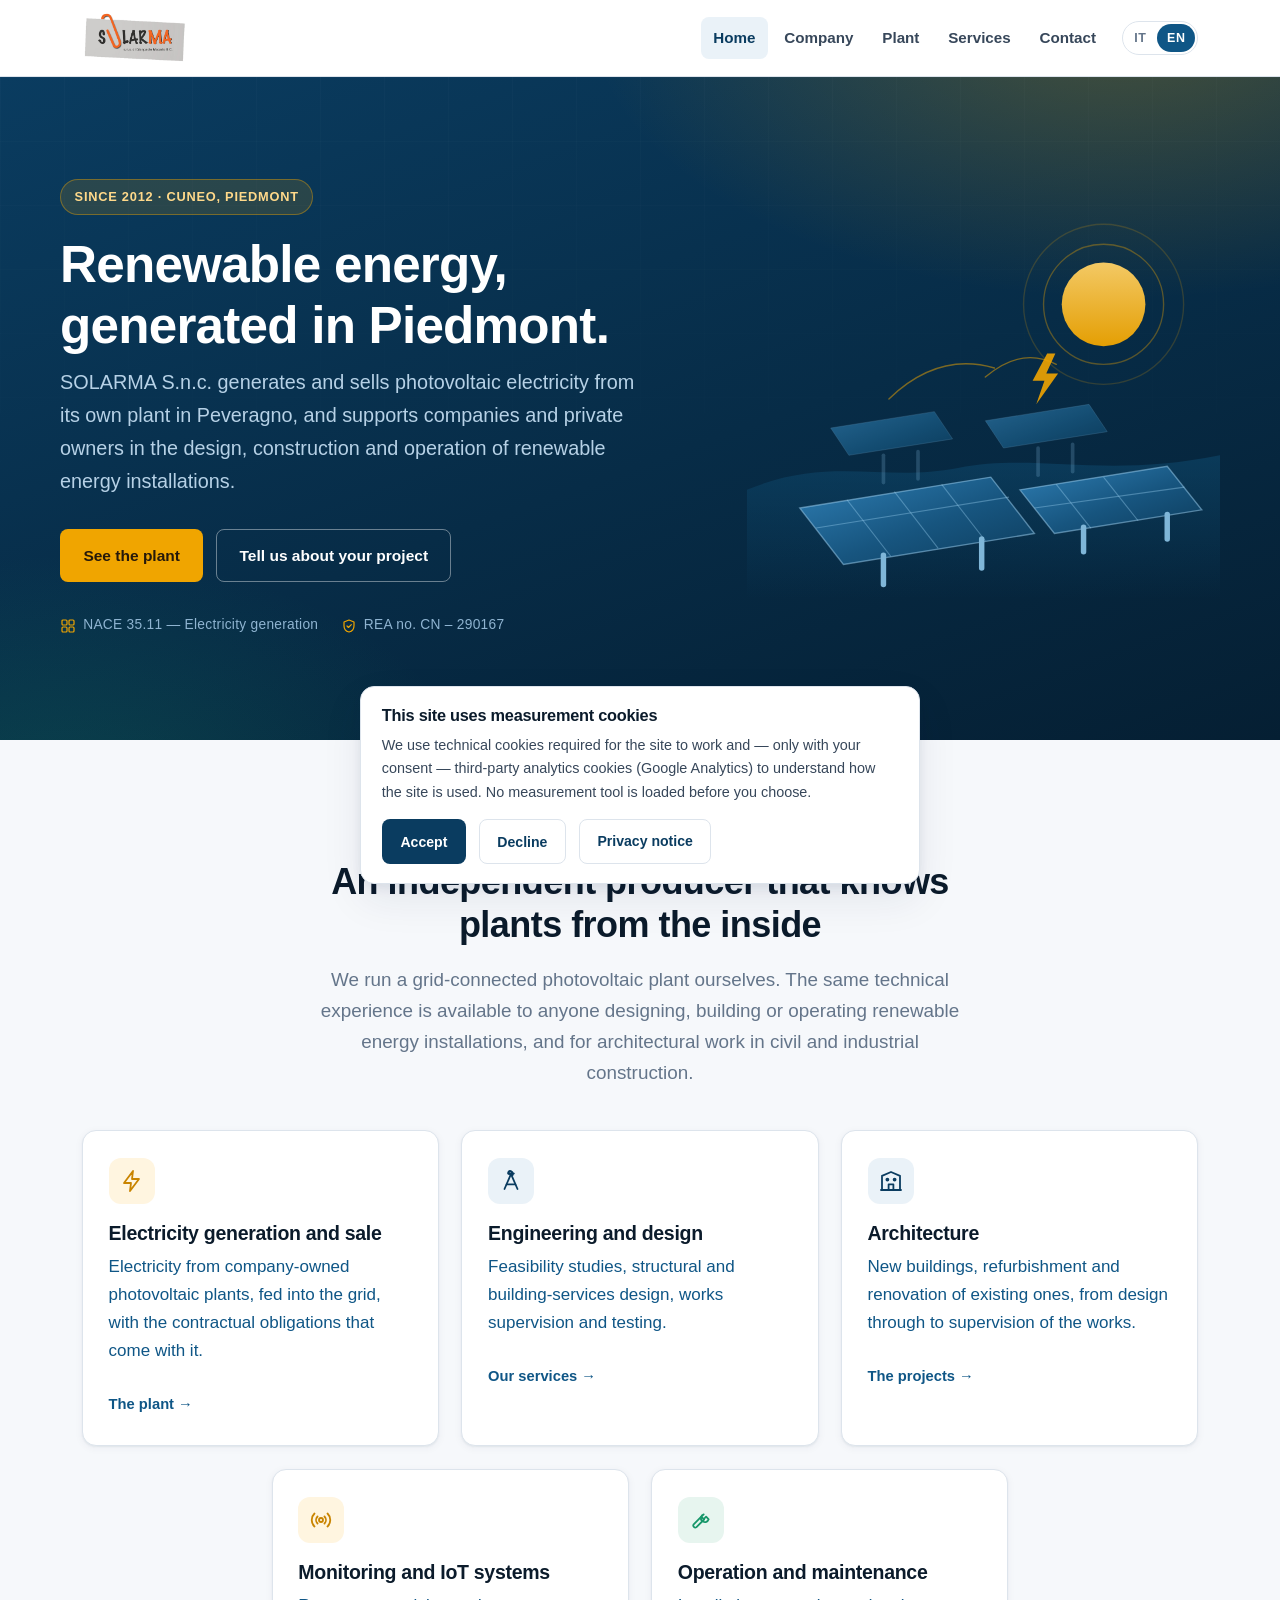
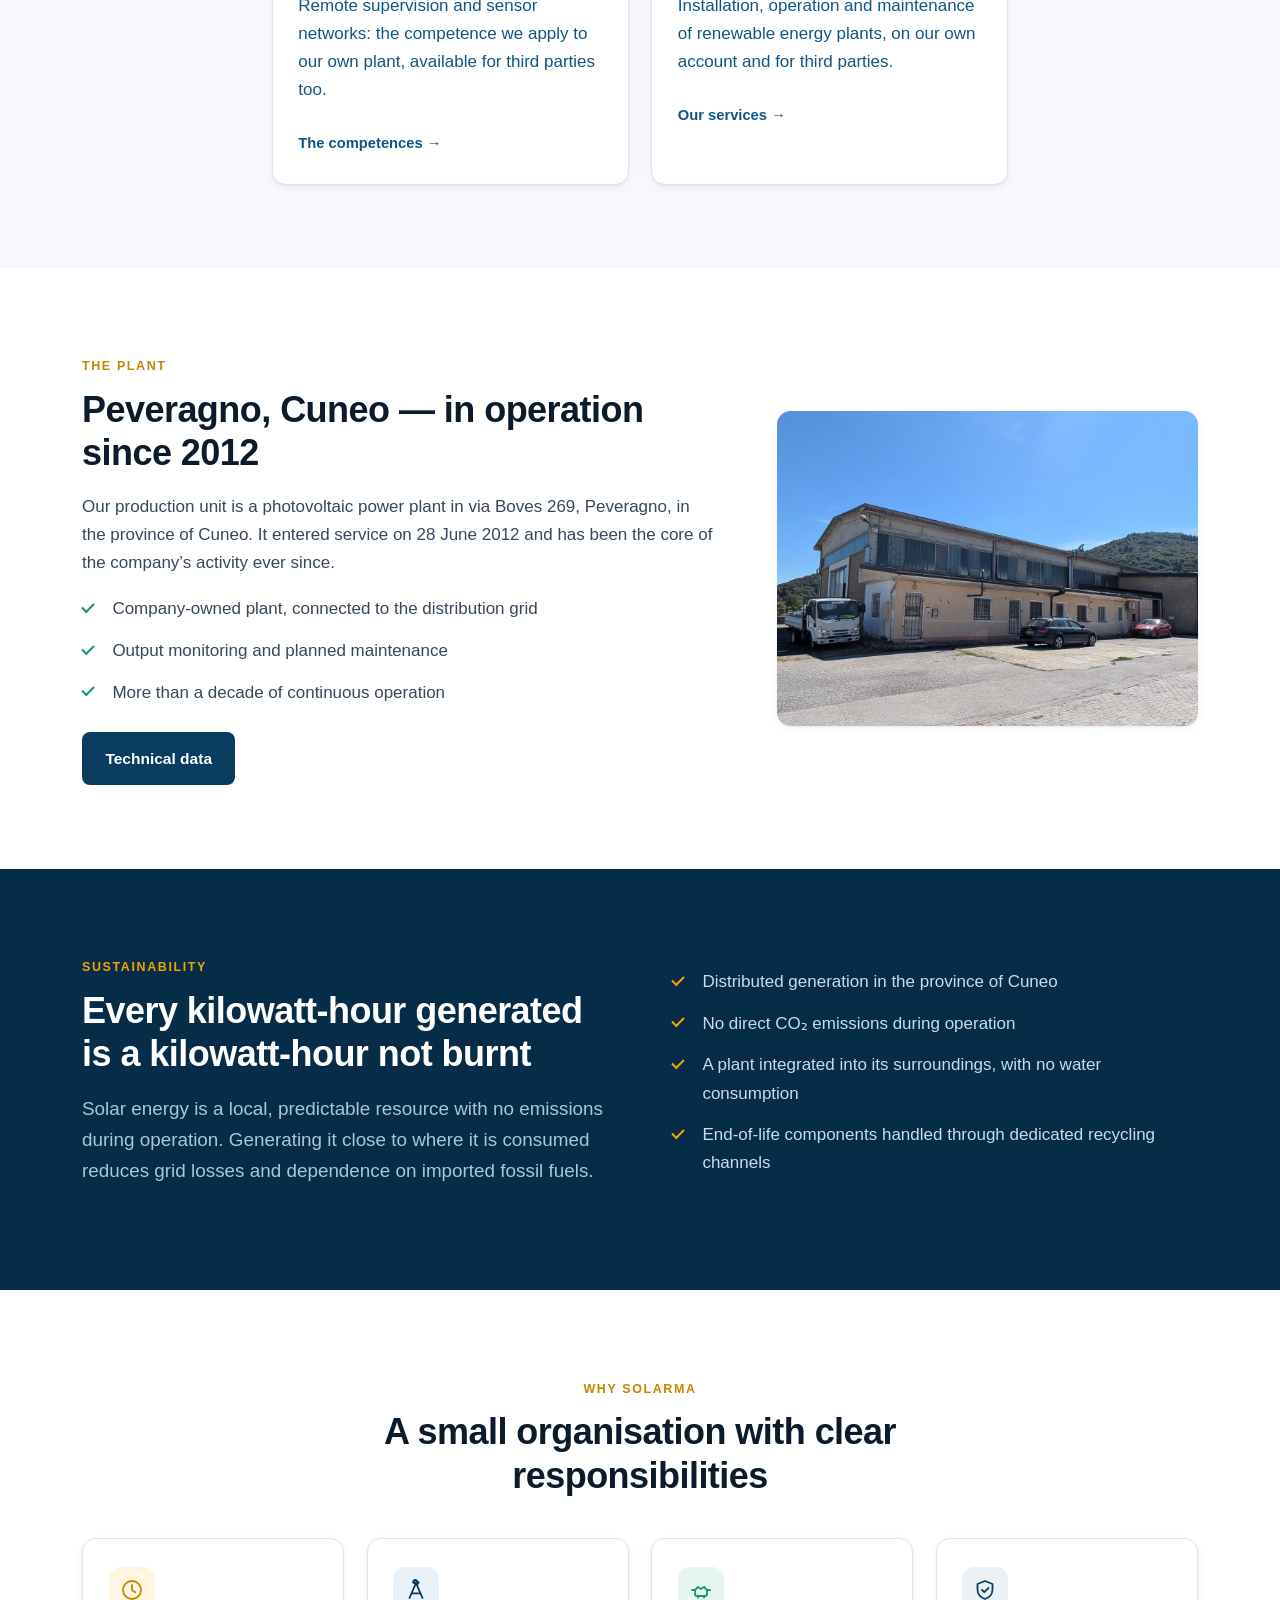
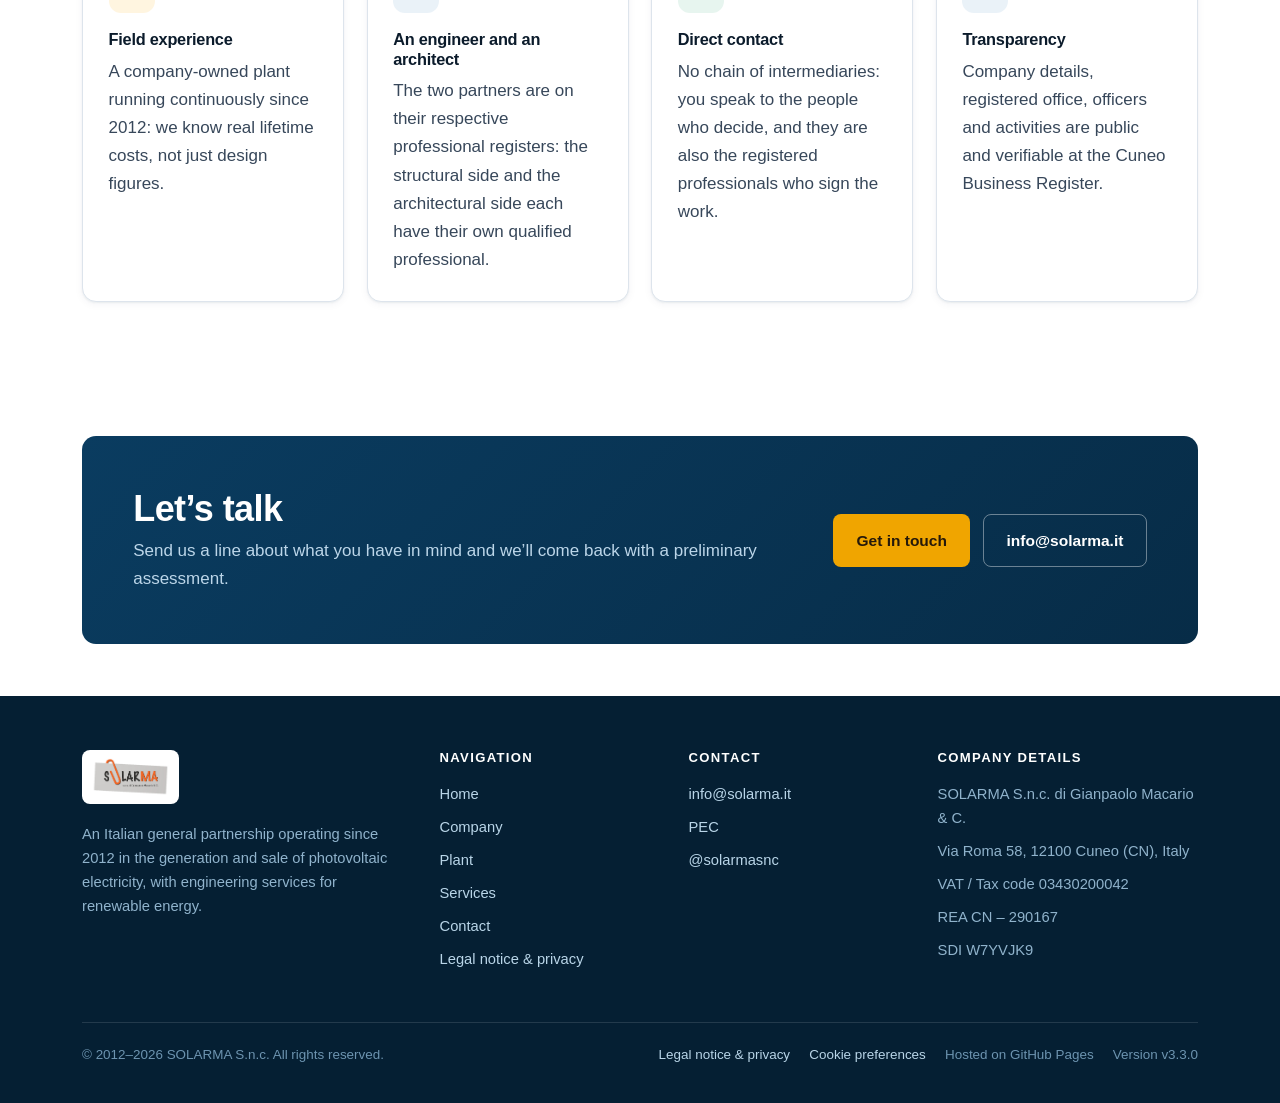
==== commit 08ad095e: "Release v3.3.0 Adds the expanded Experience section on the services page (#30): hardware design, low" ====
--- a/en/index.html
+++ b/en/index.html
@@ -10,7 +10,7 @@
 <link rel="alternate" hreflang="it" href="https://www.solarma.it/">
 <link rel="alternate" hreflang="x-default" href="https://www.solarma.it/">
 <meta name="author" content="SOLARMA S.n.c. di Gianpaolo Macario &amp; C.">
-<meta name="version" content="v3.2.0">
+<meta name="version" content="v3.3.0">
 <meta name="robots" content="index, follow">
 
 <meta property="og:type" content="website">
@@ -279,7 +279,7 @@
         <li><a href="legal.html">Legal notice &amp; privacy</a></li>
         <li><a href="#" data-consent-reset>Cookie preferences</a></li>
         <li>Hosted on GitHub Pages</li>
-        <li>Version <span data-site-version>v3.2.0</span></li>
+        <li>Version <span data-site-version>v3.3.0</span></li>
       </ul>
     </div>
   </div>
